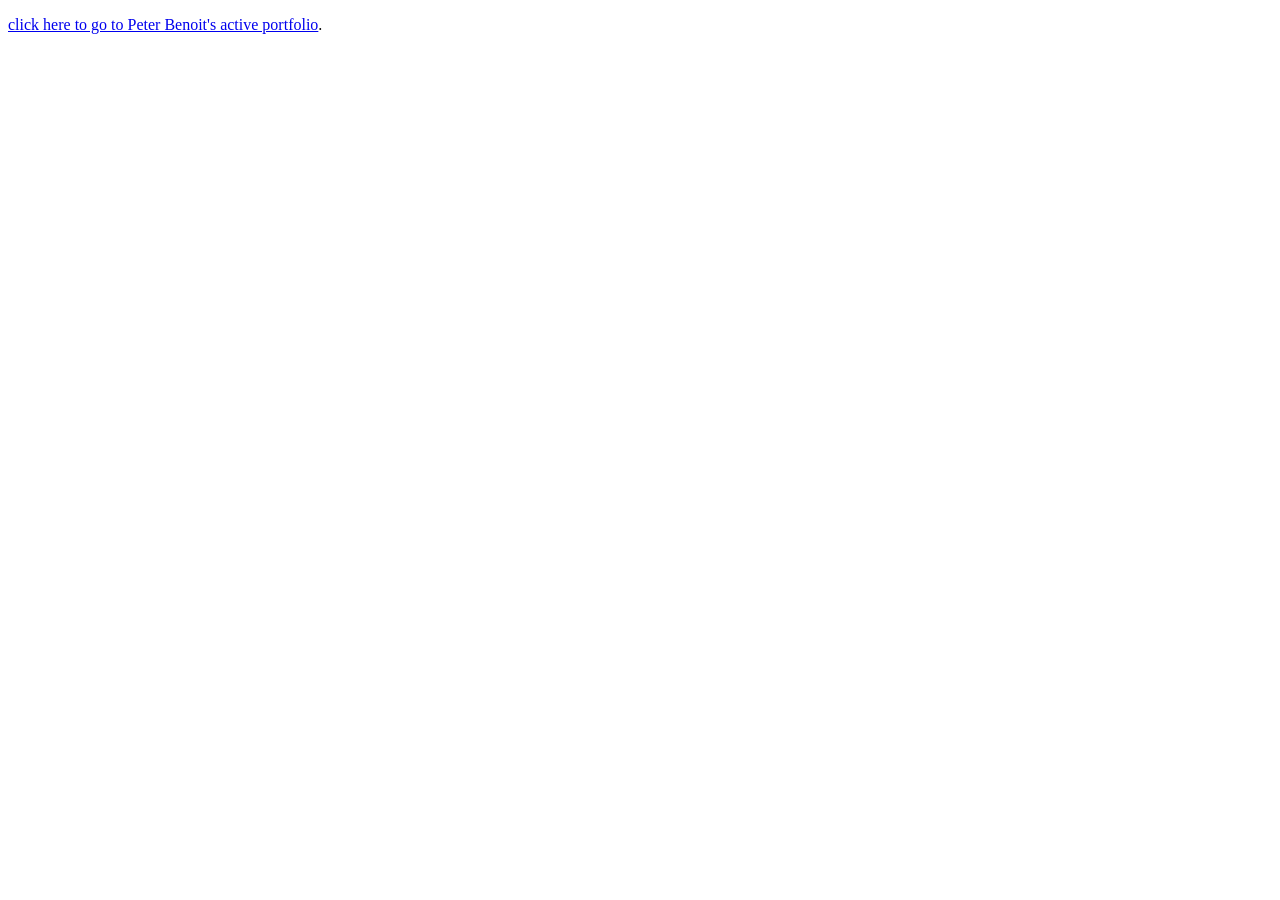
==== index.html @ 7e64f713 "Clean Slate" ====
<!DOCTYPE html>
<html lang="en">
    <head>
        <meta charset="UTF-8" />
        <meta name="viewport" content="width=device-width, initial-scale=1.0" />
        <title>Peter Benoit – Portfolio</title>
        <meta
            name="description"
            content="Portfolio of Peter Benoit – UI Developer and Design Systems Engineer. Visit uiguy.dev for active projects and tools."
        />
        <meta name="robots" content="index, follow" />

        <meta property="og:title" content="Peter Benoit – UI Developer & Design Systems Engineer" />
        <meta
            property="og:description"
            content="Explore the portfolio and projects of Peter Benoit. Redirecting to uiguy.dev"
        />
        <meta property="og:url" content="https://peterbenoit.com" />
        <meta property="og:type" content="website" />
        <meta property="og:image" content="https://uiguy.dev/og-image.jpg" />

        <meta name="twitter:card" content="summary_large_image" />
        <meta name="twitter:creator" content="@peterbenoit" />
        <meta
            name="twitter:title"
            content="Peter Benoit – UI Developer & Design Systems Engineer"
        />
        <meta
            name="twitter:description"
            content="Visit Peter Benoit's full dev site at uiguy.dev"
        />
        <meta name="twitter:image" content="https://uiguy.dev/og-image.jpg" />

        <script type="application/ld+json">
            {
                "@context": "https://schema.org",
                "@type": "Person",
                "name": "Peter Benoit",
                "url": "https://peterbenoit.com",
                "sameAs": [
                    "https://uiguy.dev",
                    "https://github.com/peterbenoit",
                    "https://linkedin.com/in/peterbenoit",
                    "https://codepen.io/peterbenoit"
                ],
                "jobTitle": "UI Developer & Design Systems Engineer",
                "image": "https://uiguy.dev/peterbenoit.jpeg",
                "description": "Portfolio of Peter Benoit, focused on front-end engineering, accessibility, and design systems."
            }
        </script>

        <script async src="https://www.googletagmanager.com/gtag/js?id=G-QEC09BG5Z"></script>
        <script>
            window.dataLayer = window.dataLayer || [];
            function gtag() {
                dataLayer.push(arguments);
            }
            gtag('js', new Date());
            gtag('config', 'G-QEC09BG5Z');
        </script>
    </head>
    <body>
        <p><a href="https://uiguy.dev">click here to go to Peter Benoit's active portfolio</a>.</p>
    </body>
</html>
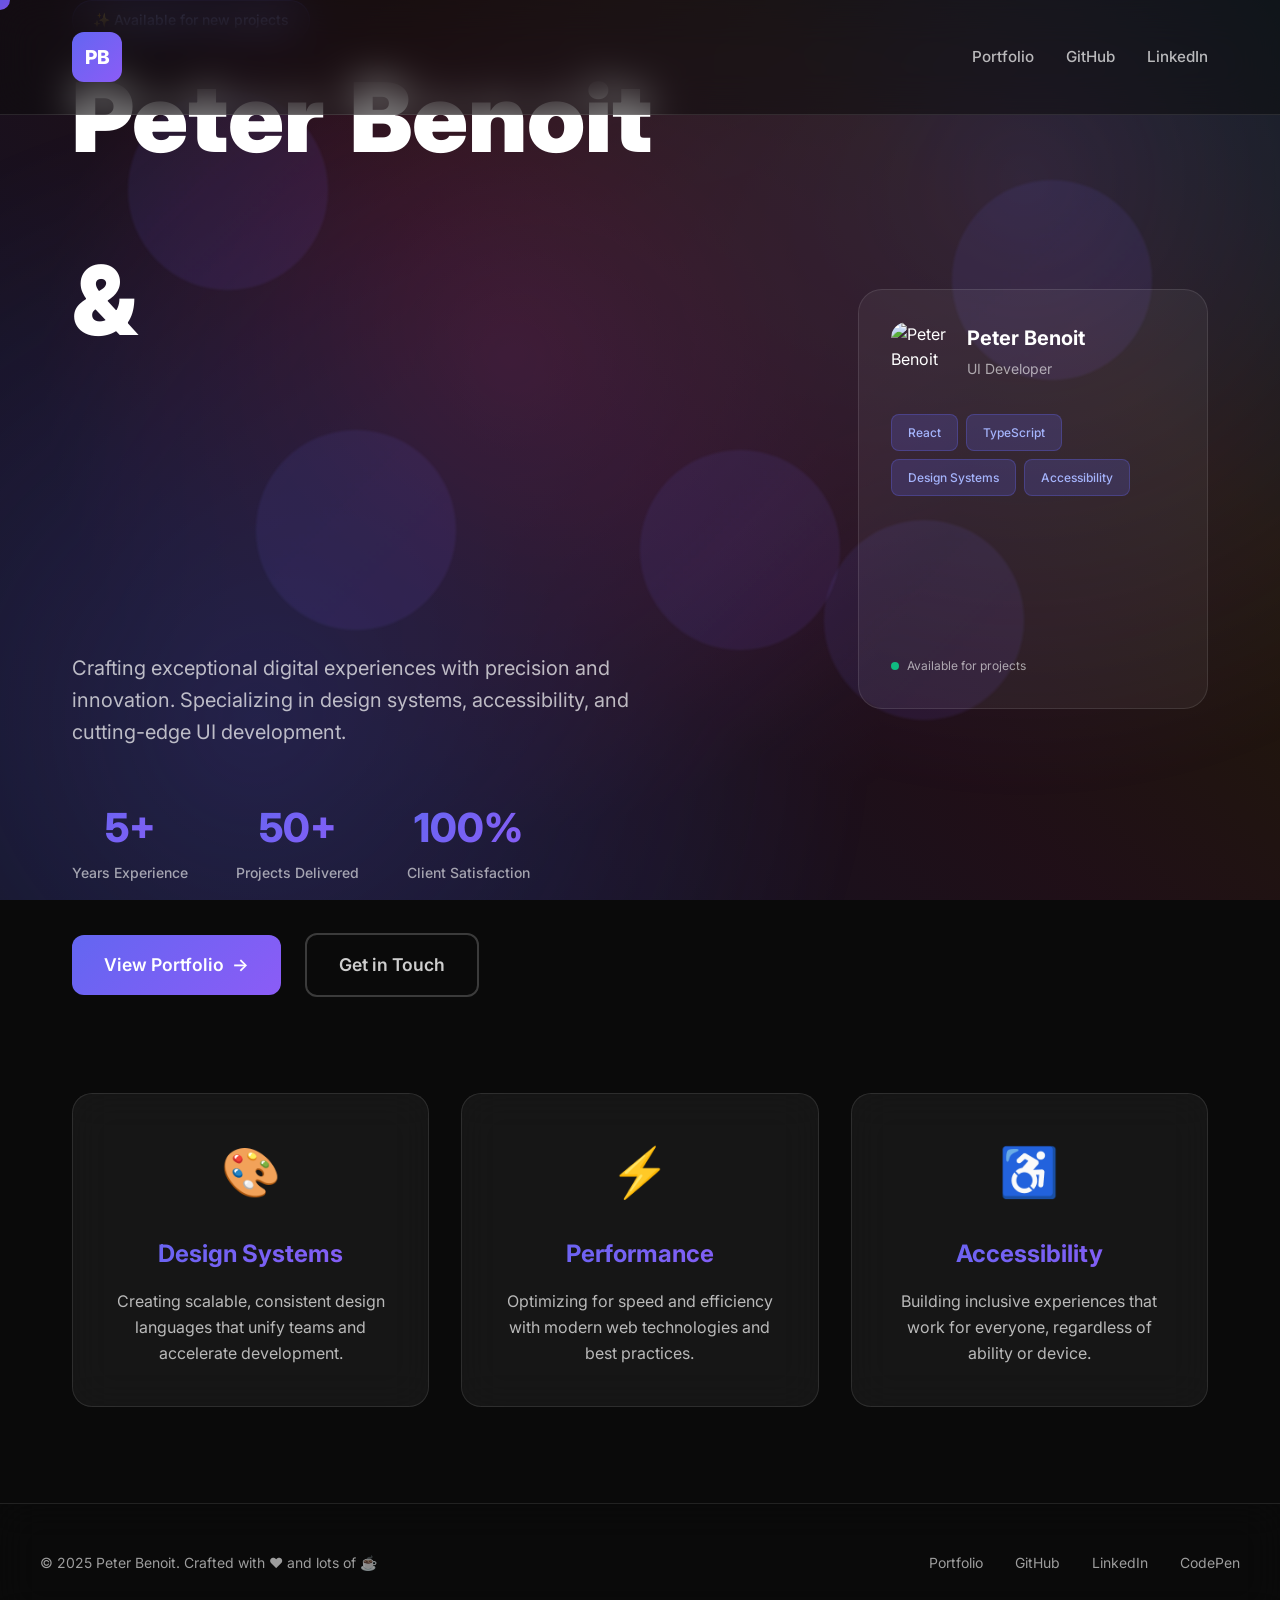
==== commit ff1e04f8: "Enhance portfolio landing page with improved SEO, meta tags, and interactive elements - Updated titl" ====
--- a/index.html
+++ b/index.html
@@ -3,34 +3,92 @@
     <head>
         <meta charset="UTF-8" />
         <meta name="viewport" content="width=device-width, initial-scale=1.0" />
-        <title>Peter Benoit – Portfolio</title>
+        <title>Peter Benoit – UI Developer & Design Systems Engineer</title>
         <meta
             name="description"
-            content="Portfolio of Peter Benoit – UI Developer and Design Systems Engineer. Visit uiguy.dev for active projects and tools."
+            content="Portfolio of Peter Benoit – UI Developer and Design Systems Engineer. Crafting exceptional digital experiences with precision and innovation. Visit uiguy.dev for active projects and tools."
         />
+        <meta
+            name="keywords"
+            content="UI Developer, Design Systems, Front-end Developer, UX Designer, React, TypeScript, Accessibility, Peter Benoit"
+        />
+        <meta name="author" content="Peter Benoit" />
         <meta name="robots" content="index, follow" />
-
+        <meta name="theme-color" content="#6366f1" />
+        <meta name="color-scheme" content="dark light" />
+
+        <!-- Preconnect to external domains -->
+        <link rel="preconnect" href="https://fonts.googleapis.com" />
+        <link rel="preconnect" href="https://fonts.gstatic.com" crossorigin />
+        <link rel="preconnect" href="https://uiguy.dev" />
+
+        <!-- Favicon and PWA icons -->
+        <link rel="icon" type="image/x-icon" href="https://uiguy.dev/favicon.ico" />
+        <link
+            rel="icon"
+            type="image/png"
+            sizes="32x32"
+            href="https://uiguy.dev/favicon-32x32.png"
+        />
+        <link
+            rel="icon"
+            type="image/png"
+            sizes="16x16"
+            href="https://uiguy.dev/favicon-16x16.png"
+        />
+        <link rel="apple-touch-icon" href="https://uiguy.dev/apple-touch-icon.png" />
+        <link rel="manifest" href="https://uiguy.dev/site.webmanifest" />
+
+        <!-- DNS prefetch for performance -->
+        <link rel="dns-prefetch" href="//fonts.googleapis.com" />
+        <link rel="dns-prefetch" href="//www.googletagmanager.com" />
+
+        <!-- Canonical URL -->
+        <link rel="canonical" href="https://peterbenoit.com" />
+
+        <!-- Open Graph / Facebook -->
+        <meta property="og:type" content="website" />
+        <meta property="og:url" content="https://peterbenoit.com" />
         <meta property="og:title" content="Peter Benoit – UI Developer & Design Systems Engineer" />
         <meta
             property="og:description"
-            content="Explore the portfolio and projects of Peter Benoit. Redirecting to uiguy.dev"
+            content="Crafting exceptional digital experiences with precision and innovation. Explore the portfolio and projects of Peter Benoit."
         />
-        <meta property="og:url" content="https://peterbenoit.com" />
-        <meta property="og:type" content="website" />
         <meta property="og:image" content="https://uiguy.dev/og-image.jpg" />
-
+        <meta property="og:image:width" content="1200" />
+        <meta property="og:image:height" content="630" />
+        <meta
+            property="og:image:alt"
+            content="Peter Benoit - UI Developer & Design Systems Engineer"
+        />
+        <meta property="og:site_name" content="Peter Benoit Portfolio" />
+        <meta property="og:locale" content="en_US" />
+
+        <!-- Twitter -->
         <meta name="twitter:card" content="summary_large_image" />
+        <meta name="twitter:url" content="https://peterbenoit.com" />
         <meta name="twitter:creator" content="@peterbenoit" />
+        <meta name="twitter:site" content="@peterbenoit" />
         <meta
             name="twitter:title"
             content="Peter Benoit – UI Developer & Design Systems Engineer"
         />
         <meta
             name="twitter:description"
-            content="Visit Peter Benoit's full dev site at uiguy.dev"
+            content="Crafting exceptional digital experiences with precision and innovation. Visit Peter Benoit's portfolio at uiguy.dev"
         />
         <meta name="twitter:image" content="https://uiguy.dev/og-image.jpg" />
-
+        <meta
+            name="twitter:image:alt"
+            content="Peter Benoit - UI Developer & Design Systems Engineer"
+        />
+
+        <!-- Additional meta tags for better SEO -->
+        <meta name="format-detection" content="telephone=no" />
+        <meta name="msapplication-TileColor" content="#6366f1" />
+        <meta name="msapplication-config" content="https://uiguy.dev/browserconfig.xml" />
+
+        <!-- Structured Data -->
         <script type="application/ld+json">
             {
                 "@context": "https://schema.org",
@@ -41,14 +99,39 @@
                     "https://uiguy.dev",
                     "https://github.com/peterbenoit",
                     "https://linkedin.com/in/peterbenoit",
-                    "https://codepen.io/peterbenoit"
+                    "https://codepen.io/peterbenoit",
+                    "https://twitter.com/peterbenoit"
                 ],
                 "jobTitle": "UI Developer & Design Systems Engineer",
+                "worksFor": {
+                    "@type": "Organization",
+                    "name": "Freelance"
+                },
                 "image": "https://uiguy.dev/peterbenoit.jpeg",
-                "description": "Portfolio of Peter Benoit, focused on front-end engineering, accessibility, and design systems."
+                "description": "Portfolio of Peter Benoit, focused on front-end engineering, accessibility, design systems, and creating exceptional digital experiences.",
+                "knowsAbout": [
+                    "UI Development",
+                    "Design Systems",
+                    "React",
+                    "TypeScript",
+                    "Accessibility",
+                    "UX Design",
+                    "Front-end Engineering"
+                ],
+                "alumniOf": {
+                    "@type": "Organization",
+                    "name": "Various Technology Companies"
+                }
             }
         </script>
 
+        <!-- Google Fonts -->
+        <link
+            href="https://fonts.googleapis.com/css2?family=Inter:wght@300;400;500;600;700;800;900&family=JetBrains+Mono:wght@300;400;500;600&display=swap"
+            rel="stylesheet"
+        />
+
+        <!-- Google Analytics -->
         <script async src="https://www.googletagmanager.com/gtag/js?id=G-QEC09BG5Z"></script>
         <script>
             window.dataLayer = window.dataLayer || [];
@@ -56,10 +139,1359 @@
                 dataLayer.push(arguments);
             }
             gtag('js', new Date());
-            gtag('config', 'G-QEC09BG5Z');
+            gtag('config', 'G-QEC09BG5Z', {
+                cookie_flags: 'SameSite=None;Secure',
+            });
         </script>
+
+        <!-- Performance and Security -->
+        <meta http-equiv="X-Content-Type-Options" content="nosniff" />
+        <meta http-equiv="X-Frame-Options" content="DENY" />
+        <meta http-equiv="X-XSS-Protection" content="1; mode=block" />
+        <meta http-equiv="Referrer-Policy" content="strict-origin-when-cross-origin" />
     </head>
     <body>
-        <p><a href="https://uiguy.dev">click here to go to Peter Benoit's active portfolio</a>.</p>
+        <!-- Particle Background -->
+        <div id="particles-canvas"></div>
+
+        <!-- Animated Background Gradients -->
+        <div class="bg-gradient"></div>
+        <div class="bg-gradient-secondary"></div>
+
+        <!-- Floating Elements -->
+        <div class="floating-elements">
+            <div class="floating-element"></div>
+            <div class="floating-element"></div>
+            <div class="floating-element"></div>
+            <div class="floating-element"></div>
+            <div class="floating-element"></div>
+        </div>
+
+        <!-- Main Content -->
+        <main class="main-container">
+            <!-- Navigation -->
+            <nav class="nav-container">
+                <div class="nav-content">
+                    <div class="logo">
+                        <span class="logo-text">PB</span>
+                    </div>
+                    <div class="nav-links">
+                        <a href="https://uiguy.dev" class="nav-link" data-text="Portfolio"
+                            >Portfolio</a
+                        >
+                        <a href="https://github.com/peterbenoit" class="nav-link" data-text="GitHub"
+                            >GitHub</a
+                        >
+                        <a
+                            href="https://linkedin.com/in/peterbenoit"
+                            class="nav-link"
+                            data-text="LinkedIn"
+                            >LinkedIn</a
+                        >
+                    </div>
+                </div>
+            </nav>
+
+            <!-- Hero Section -->
+            <section class="hero-section">
+                <div class="hero-content">
+                    <div class="hero-badge">
+                        <span class="badge-text">✨ Available for new projects</span>
+                    </div>
+
+                    <h1 class="hero-title">
+                        <span class="title-line">
+                            <span class="word">Peter</span>
+                            <span class="word">Benoit</span>
+                        </span>
+                        <span class="title-line">
+                            <span class="word gradient-text">UI Developer</span>
+                        </span>
+                        <span class="title-line">
+                            <span class="word">&</span>
+                            <span class="word gradient-text">Design Systems</span>
+                        </span>
+                        <span class="title-line">
+                            <span class="word gradient-text">Engineer</span>
+                        </span>
+                    </h1>
+
+                    <p class="hero-description">
+                        Crafting exceptional digital experiences with precision and innovation.
+                        Specializing in design systems, accessibility, and cutting-edge UI
+                        development.
+                    </p>
+
+                    <div class="hero-stats">
+                        <div class="stat-item">
+                            <span class="stat-number">5+</span>
+                            <span class="stat-label">Years Experience</span>
+                        </div>
+                        <div class="stat-item">
+                            <span class="stat-number">50+</span>
+                            <span class="stat-label">Projects Delivered</span>
+                        </div>
+                        <div class="stat-item">
+                            <span class="stat-number">100%</span>
+                            <span class="stat-label">Client Satisfaction</span>
+                        </div>
+                    </div>
+
+                    <div class="hero-buttons">
+                        <a href="https://uiguy.dev" class="btn-primary">
+                            <span class="btn-text">View Portfolio</span>
+                            <span class="btn-icon">→</span>
+                        </a>
+                        <a href="mailto:hello@uiguy.dev" class="btn-secondary">
+                            <span class="btn-text">Get in Touch</span>
+                        </a>
+                    </div>
+                </div>
+
+                <!-- 3D Floating Card -->
+                <div class="hero-card">
+                    <div class="card-content">
+                        <div class="card-header">
+                            <div class="card-avatar">
+                                <img
+                                    src="https://uiguy.dev/peterbenoit.jpeg"
+                                    alt="Peter Benoit"
+                                    class="avatar-img"
+                                />
+                            </div>
+                            <div class="card-info">
+                                <h3 class="card-name">Peter Benoit</h3>
+                                <p class="card-role">UI Developer</p>
+                            </div>
+                        </div>
+                        <div class="card-skills">
+                            <span class="skill-tag">React</span>
+                            <span class="skill-tag">TypeScript</span>
+                            <span class="skill-tag">Design Systems</span>
+                            <span class="skill-tag">Accessibility</span>
+                        </div>
+                        <div class="card-footer">
+                            <div class="status-indicator"></div>
+                            <span class="status-text">Available for projects</span>
+                        </div>
+                    </div>
+                </div>
+            </section>
+
+            <!-- Features Section -->
+            <section class="features-section">
+                <div class="features-grid">
+                    <div class="feature-card">
+                        <div class="feature-icon">🎨</div>
+                        <h3 class="feature-title">Design Systems</h3>
+                        <p class="feature-description">
+                            Creating scalable, consistent design languages that unify teams and
+                            accelerate development.
+                        </p>
+                    </div>
+                    <div class="feature-card">
+                        <div class="feature-icon">⚡</div>
+                        <h3 class="feature-title">Performance</h3>
+                        <p class="feature-description">
+                            Optimizing for speed and efficiency with modern web technologies and
+                            best practices.
+                        </p>
+                    </div>
+                    <div class="feature-card">
+                        <div class="feature-icon">♿</div>
+                        <h3 class="feature-title">Accessibility</h3>
+                        <p class="feature-description">
+                            Building inclusive experiences that work for everyone, regardless of
+                            ability or device.
+                        </p>
+                    </div>
+                </div>
+            </section>
+        </main>
+
+        <!-- Footer -->
+        <footer class="footer">
+            <div class="footer-content">
+                <p class="footer-text">© 2025 Peter Benoit. Crafted with ❤️ and lots of ☕</p>
+                <div class="footer-links">
+                    <a href="https://uiguy.dev" class="footer-link">Portfolio</a>
+                    <a href="https://github.com/peterbenoit" class="footer-link">GitHub</a>
+                    <a href="https://linkedin.com/in/peterbenoit" class="footer-link">LinkedIn</a>
+                    <a href="https://codepen.io/peterbenoit" class="footer-link">CodePen</a>
+                </div>
+            </div>
+        </footer>
+
+        <!-- Cursor Follower -->
+        <div class="cursor-follower"></div>
+
+        <!-- Loading Screen -->
+        <div class="loading-screen">
+            <div class="loading-content">
+                <div class="loading-spinner"></div>
+                <p class="loading-text">Loading amazing things...</p>
+            </div>
+        </div>
+
+        <style>
+            /* Reset and Base Styles */
+            * {
+                margin: 0;
+                padding: 0;
+                box-sizing: border-box;
+            }
+
+            html {
+                font-size: 16px;
+                scroll-behavior: smooth;
+            }
+
+            body {
+                font-family: 'Inter', -apple-system, BlinkMacSystemFont, 'Segoe UI', Roboto,
+                    sans-serif;
+                background: #0a0a0a;
+                color: #ffffff;
+                overflow-x: hidden;
+                cursor: none;
+                line-height: 1.6;
+            }
+
+            /* Custom Cursor */
+            .cursor-follower {
+                position: fixed;
+                top: 0;
+                left: 0;
+                width: 20px;
+                height: 20px;
+                background: linear-gradient(135deg, #6366f1, #8b5cf6);
+                border-radius: 50%;
+                pointer-events: none;
+                z-index: 9999;
+                mix-blend-mode: difference;
+                transition: transform 0.1s ease;
+            }
+
+            /* Animated Background */
+            .bg-gradient {
+                position: fixed;
+                top: 0;
+                left: 0;
+                width: 100%;
+                height: 100%;
+                background: linear-gradient(
+                    45deg,
+                    #6366f1 0%,
+                    #8b5cf6 25%,
+                    #ec4899 50%,
+                    #f59e0b 75%,
+                    #10b981 100%
+                );
+                opacity: 0.1;
+                z-index: -2;
+                animation: gradientShift 10s ease-in-out infinite;
+            }
+
+            .bg-gradient-secondary {
+                position: fixed;
+                top: 0;
+                left: 0;
+                width: 100%;
+                height: 100%;
+                background: radial-gradient(circle at 20% 80%, #6366f1 0%, transparent 50%),
+                    radial-gradient(circle at 80% 20%, #8b5cf6 0%, transparent 50%),
+                    radial-gradient(circle at 40% 40%, #ec4899 0%, transparent 50%);
+                opacity: 0.2;
+                z-index: -1;
+                animation: gradientPulse 8s ease-in-out infinite;
+            }
+
+            @keyframes gradientShift {
+                0%,
+                100% {
+                    transform: translateX(0) translateY(0) rotate(0deg);
+                }
+                33% {
+                    transform: translateX(-10px) translateY(-10px) rotate(120deg);
+                }
+                66% {
+                    transform: translateX(10px) translateY(10px) rotate(240deg);
+                }
+            }
+
+            @keyframes gradientPulse {
+                0%,
+                100% {
+                    opacity: 0.2;
+                    transform: scale(1);
+                }
+                50% {
+                    opacity: 0.3;
+                    transform: scale(1.05);
+                }
+            }
+
+            /* Particles */
+            #particles-canvas {
+                position: fixed;
+                top: 0;
+                left: 0;
+                width: 100%;
+                height: 100%;
+                z-index: -3;
+            }
+
+            /* Floating Elements */
+            .floating-elements {
+                position: fixed;
+                top: 0;
+                left: 0;
+                width: 100%;
+                height: 100%;
+                pointer-events: none;
+                z-index: -1;
+            }
+
+            .floating-element {
+                position: absolute;
+                width: 200px;
+                height: 200px;
+                background: linear-gradient(
+                    135deg,
+                    rgba(99, 102, 241, 0.1),
+                    rgba(139, 92, 246, 0.1)
+                );
+                border-radius: 50%;
+                filter: blur(1px);
+                animation: float 20s infinite linear;
+            }
+
+            .floating-element:nth-child(1) {
+                top: 10%;
+                left: 10%;
+                animation-delay: 0s;
+                animation-duration: 25s;
+            }
+
+            .floating-element:nth-child(2) {
+                top: 20%;
+                right: 10%;
+                animation-delay: -5s;
+                animation-duration: 30s;
+            }
+
+            .floating-element:nth-child(3) {
+                bottom: 30%;
+                left: 20%;
+                animation-delay: -10s;
+                animation-duration: 35s;
+            }
+
+            .floating-element:nth-child(4) {
+                bottom: 20%;
+                right: 20%;
+                animation-delay: -15s;
+                animation-duration: 28s;
+            }
+
+            .floating-element:nth-child(5) {
+                top: 50%;
+                left: 50%;
+                animation-delay: -20s;
+                animation-duration: 32s;
+            }
+
+            @keyframes float {
+                0% {
+                    transform: translateY(0px) translateX(0px) rotate(0deg);
+                }
+                25% {
+                    transform: translateY(-100px) translateX(100px) rotate(90deg);
+                }
+                50% {
+                    transform: translateY(-200px) translateX(0px) rotate(180deg);
+                }
+                75% {
+                    transform: translateY(-100px) translateX(-100px) rotate(270deg);
+                }
+                100% {
+                    transform: translateY(0px) translateX(0px) rotate(360deg);
+                }
+            }
+
+            /* Main Container */
+            .main-container {
+                min-height: 100vh;
+                position: relative;
+                z-index: 1;
+            }
+
+            /* Navigation */
+            .nav-container {
+                position: fixed;
+                top: 0;
+                left: 0;
+                right: 0;
+                z-index: 100;
+                padding: 2rem 0;
+                backdrop-filter: blur(20px);
+                background: rgba(10, 10, 10, 0.5);
+                border-bottom: 1px solid rgba(255, 255, 255, 0.1);
+            }
+
+            .nav-content {
+                max-width: 1200px;
+                margin: 0 auto;
+                padding: 0 2rem;
+                display: flex;
+                justify-content: space-between;
+                align-items: center;
+            }
+
+            .logo {
+                width: 50px;
+                height: 50px;
+                background: linear-gradient(135deg, #6366f1, #8b5cf6);
+                border-radius: 12px;
+                display: flex;
+                align-items: center;
+                justify-content: center;
+                position: relative;
+                overflow: hidden;
+            }
+
+            .logo::before {
+                content: '';
+                position: absolute;
+                top: 0;
+                left: -100%;
+                width: 100%;
+                height: 100%;
+                background: linear-gradient(
+                    90deg,
+                    transparent,
+                    rgba(255, 255, 255, 0.2),
+                    transparent
+                );
+                animation: shimmer 3s infinite;
+            }
+
+            @keyframes shimmer {
+                0% {
+                    left: -100%;
+                }
+                100% {
+                    left: 100%;
+                }
+            }
+
+            .logo-text {
+                font-weight: 800;
+                font-size: 1.2rem;
+                color: white;
+                z-index: 1;
+            }
+
+            .nav-links {
+                display: flex;
+                gap: 2rem;
+                align-items: center;
+            }
+
+            .nav-link {
+                color: rgba(255, 255, 255, 0.7);
+                text-decoration: none;
+                font-weight: 500;
+                font-size: 0.95rem;
+                position: relative;
+                transition: all 0.3s ease;
+                cursor: none;
+            }
+
+            .nav-link::before {
+                content: attr(data-text);
+                position: absolute;
+                top: 0;
+                left: 0;
+                color: #6366f1;
+                overflow: hidden;
+                width: 0;
+                transition: width 0.3s ease;
+            }
+
+            .nav-link:hover::before {
+                width: 100%;
+            }
+
+            .nav-link:hover {
+                color: rgba(255, 255, 255, 1);
+            }
+
+            /* Hero Section */
+            .hero-section {
+                min-height: 100vh;
+                display: flex;
+                align-items: center;
+                justify-content: space-between;
+                max-width: 1200px;
+                margin: 0 auto;
+                padding: 0 2rem;
+                gap: 4rem;
+            }
+
+            .hero-content {
+                flex: 1;
+                max-width: 600px;
+            }
+
+            .hero-badge {
+                display: inline-flex;
+                align-items: center;
+                background: rgba(99, 102, 241, 0.1);
+                border: 1px solid rgba(99, 102, 241, 0.2);
+                border-radius: 50px;
+                padding: 0.5rem 1.25rem;
+                margin-bottom: 2rem;
+                backdrop-filter: blur(10px);
+                animation: glow 2s ease-in-out infinite alternate;
+            }
+
+            @keyframes glow {
+                from {
+                    box-shadow: 0 0 20px rgba(99, 102, 241, 0.3);
+                }
+                to {
+                    box-shadow: 0 0 30px rgba(99, 102, 241, 0.5);
+                }
+            }
+
+            .badge-text {
+                font-size: 0.875rem;
+                font-weight: 500;
+                color: #a5b4fc;
+            }
+
+            .hero-title {
+                font-size: clamp(3rem, 8vw, 6rem);
+                font-weight: 900;
+                line-height: 0.95;
+                margin-bottom: 2rem;
+                font-family: 'Inter', sans-serif;
+            }
+
+            .title-line {
+                display: block;
+                overflow: hidden;
+            }
+
+            .word {
+                display: inline-block;
+                margin-right: 0.5rem;
+                animation: slideUp 1s ease-out forwards;
+                opacity: 0;
+                transform: translateY(100%);
+            }
+
+            .word:nth-child(1) {
+                animation-delay: 0.1s;
+            }
+            .word:nth-child(2) {
+                animation-delay: 0.2s;
+            }
+            .word:nth-child(3) {
+                animation-delay: 0.3s;
+            }
+            .word:nth-child(4) {
+                animation-delay: 0.4s;
+            }
+            .word:nth-child(5) {
+                animation-delay: 0.5s;
+            }
+            .word:nth-child(6) {
+                animation-delay: 0.6s;
+            }
+
+            @keyframes slideUp {
+                to {
+                    opacity: 1;
+                    transform: translateY(0);
+                }
+            }
+
+            .gradient-text {
+                background: linear-gradient(135deg, #6366f1, #8b5cf6, #ec4899);
+                background-size: 200% 200%;
+                -webkit-background-clip: text;
+                -webkit-text-fill-color: transparent;
+                background-clip: text;
+                animation: gradientMove 3s ease-in-out infinite;
+            }
+
+            @keyframes gradientMove {
+                0%,
+                100% {
+                    background-position: 0% 50%;
+                }
+                50% {
+                    background-position: 100% 50%;
+                }
+            }
+
+            .hero-description {
+                font-size: 1.25rem;
+                color: rgba(255, 255, 255, 0.7);
+                margin-bottom: 3rem;
+                line-height: 1.6;
+                animation: fadeInUp 1s ease-out 0.7s forwards;
+                opacity: 0;
+                transform: translateY(30px);
+            }
+
+            @keyframes fadeInUp {
+                to {
+                    opacity: 1;
+                    transform: translateY(0);
+                }
+            }
+
+            .hero-stats {
+                display: flex;
+                gap: 3rem;
+                margin-bottom: 3rem;
+                animation: fadeInUp 1s ease-out 0.9s forwards;
+                opacity: 0;
+                transform: translateY(30px);
+            }
+
+            .stat-item {
+                text-align: center;
+            }
+
+            .stat-number {
+                display: block;
+                font-size: 2.5rem;
+                font-weight: 800;
+                background: linear-gradient(135deg, #6366f1, #8b5cf6);
+                -webkit-background-clip: text;
+                -webkit-text-fill-color: transparent;
+                background-clip: text;
+            }
+
+            .stat-label {
+                font-size: 0.875rem;
+                color: rgba(255, 255, 255, 0.6);
+                font-weight: 500;
+            }
+
+            .hero-buttons {
+                display: flex;
+                gap: 1.5rem;
+                align-items: center;
+                animation: fadeInUp 1s ease-out 1.1s forwards;
+                opacity: 0;
+                transform: translateY(30px);
+            }
+
+            .btn-primary {
+                display: inline-flex;
+                align-items: center;
+                gap: 0.5rem;
+                background: linear-gradient(135deg, #6366f1, #8b5cf6);
+                color: white;
+                text-decoration: none;
+                padding: 1rem 2rem;
+                border-radius: 12px;
+                font-weight: 600;
+                font-size: 1.1rem;
+                position: relative;
+                overflow: hidden;
+                transition: all 0.3s ease;
+                cursor: none;
+            }
+
+            .btn-primary::before {
+                content: '';
+                position: absolute;
+                top: 0;
+                left: -100%;
+                width: 100%;
+                height: 100%;
+                background: linear-gradient(
+                    90deg,
+                    transparent,
+                    rgba(255, 255, 255, 0.2),
+                    transparent
+                );
+                transition: left 0.5s;
+            }
+
+            .btn-primary:hover::before {
+                left: 100%;
+            }
+
+            .btn-primary:hover {
+                transform: translateY(-2px);
+                box-shadow: 0 10px 40px rgba(99, 102, 241, 0.4);
+            }
+
+            .btn-secondary {
+                display: inline-flex;
+                align-items: center;
+                gap: 0.5rem;
+                background: transparent;
+                color: rgba(255, 255, 255, 0.8);
+                text-decoration: none;
+                padding: 1rem 2rem;
+                border: 2px solid rgba(255, 255, 255, 0.2);
+                border-radius: 12px;
+                font-weight: 600;
+                font-size: 1.1rem;
+                transition: all 0.3s ease;
+                cursor: none;
+                backdrop-filter: blur(10px);
+            }
+
+            .btn-secondary:hover {
+                background: rgba(255, 255, 255, 0.1);
+                border-color: rgba(255, 255, 255, 0.4);
+                transform: translateY(-2px);
+                color: white;
+            }
+
+            .btn-icon {
+                transition: transform 0.3s ease;
+            }
+
+            .btn-primary:hover .btn-icon {
+                transform: translateX(4px);
+            }
+
+            /* Hero Card */
+            .hero-card {
+                flex-shrink: 0;
+                width: 350px;
+                height: 420px;
+                perspective: 1000px;
+                animation: fadeInUp 1s ease-out 1.3s forwards;
+                opacity: 0;
+                transform: translateY(50px);
+            }
+
+            .card-content {
+                width: 100%;
+                height: 100%;
+                background: rgba(255, 255, 255, 0.05);
+                backdrop-filter: blur(20px);
+                border: 1px solid rgba(255, 255, 255, 0.1);
+                border-radius: 24px;
+                padding: 2rem;
+                transform-style: preserve-3d;
+                transition: transform 0.6s ease;
+                position: relative;
+                overflow: hidden;
+            }
+
+            .card-content::before {
+                content: '';
+                position: absolute;
+                top: 0;
+                left: 0;
+                right: 0;
+                bottom: 0;
+                background: linear-gradient(
+                    135deg,
+                    rgba(99, 102, 241, 0.1),
+                    rgba(139, 92, 246, 0.1)
+                );
+                opacity: 0;
+                transition: opacity 0.3s ease;
+                border-radius: 24px;
+            }
+
+            .hero-card:hover .card-content {
+                transform: rotateY(5deg) rotateX(5deg);
+            }
+
+            .hero-card:hover .card-content::before {
+                opacity: 1;
+            }
+
+            .card-header {
+                display: flex;
+                align-items: center;
+                gap: 1rem;
+                margin-bottom: 2rem;
+            }
+
+            .card-avatar {
+                width: 60px;
+                height: 60px;
+                border-radius: 16px;
+                overflow: hidden;
+                position: relative;
+            }
+
+            .avatar-img {
+                width: 100%;
+                height: 100%;
+                object-fit: cover;
+                transition: transform 0.3s ease;
+            }
+
+            .hero-card:hover .avatar-img {
+                transform: scale(1.1);
+            }
+
+            .card-info h3 {
+                font-size: 1.25rem;
+                font-weight: 700;
+                margin-bottom: 0.25rem;
+            }
+
+            .card-role {
+                color: rgba(255, 255, 255, 0.6);
+                font-size: 0.875rem;
+            }
+
+            .card-skills {
+                display: flex;
+                flex-wrap: wrap;
+                gap: 0.5rem;
+                margin-bottom: 2rem;
+            }
+
+            .skill-tag {
+                background: rgba(99, 102, 241, 0.2);
+                border: 1px solid rgba(99, 102, 241, 0.3);
+                color: #a5b4fc;
+                padding: 0.5rem 1rem;
+                border-radius: 8px;
+                font-size: 0.75rem;
+                font-weight: 500;
+            }
+
+            .card-footer {
+                display: flex;
+                align-items: center;
+                gap: 0.5rem;
+                position: absolute;
+                bottom: 2rem;
+                left: 2rem;
+            }
+
+            .status-indicator {
+                width: 8px;
+                height: 8px;
+                background: #10b981;
+                border-radius: 50%;
+                animation: pulse 2s infinite;
+            }
+
+            @keyframes pulse {
+                0% {
+                    box-shadow: 0 0 0 0 rgba(16, 185, 129, 0.7);
+                }
+                70% {
+                    box-shadow: 0 0 0 10px rgba(16, 185, 129, 0);
+                }
+                100% {
+                    box-shadow: 0 0 0 0 rgba(16, 185, 129, 0);
+                }
+            }
+
+            .status-text {
+                font-size: 0.75rem;
+                color: rgba(255, 255, 255, 0.6);
+            }
+
+            /* Features Section */
+            .features-section {
+                padding: 6rem 2rem;
+                max-width: 1200px;
+                margin: 0 auto;
+            }
+
+            .features-grid {
+                display: grid;
+                grid-template-columns: repeat(auto-fit, minmax(300px, 1fr));
+                gap: 2rem;
+            }
+
+            .feature-card {
+                background: rgba(255, 255, 255, 0.05);
+                backdrop-filter: blur(20px);
+                border: 1px solid rgba(255, 255, 255, 0.1);
+                border-radius: 20px;
+                padding: 2.5rem;
+                text-align: center;
+                transition: all 0.3s ease;
+                position: relative;
+                overflow: hidden;
+            }
+
+            .feature-card::before {
+                content: '';
+                position: absolute;
+                top: 0;
+                left: 0;
+                right: 0;
+                bottom: 0;
+                background: linear-gradient(
+                    135deg,
+                    rgba(99, 102, 241, 0.1),
+                    rgba(139, 92, 246, 0.1)
+                );
+                opacity: 0;
+                transition: opacity 0.3s ease;
+            }
+
+            .feature-card:hover::before {
+                opacity: 1;
+            }
+
+            .feature-card:hover {
+                transform: translateY(-10px);
+                border-color: rgba(99, 102, 241, 0.3);
+            }
+
+            .feature-icon {
+                font-size: 3rem;
+                margin-bottom: 1.5rem;
+                display: block;
+            }
+
+            .feature-title {
+                font-size: 1.5rem;
+                font-weight: 700;
+                margin-bottom: 1rem;
+                background: linear-gradient(135deg, #6366f1, #8b5cf6);
+                -webkit-background-clip: text;
+                -webkit-text-fill-color: transparent;
+                background-clip: text;
+            }
+
+            .feature-description {
+                color: rgba(255, 255, 255, 0.7);
+                line-height: 1.6;
+            }
+
+            /* Footer */
+            .footer {
+                padding: 3rem 2rem;
+                border-top: 1px solid rgba(255, 255, 255, 0.1);
+                backdrop-filter: blur(20px);
+                background: rgba(10, 10, 10, 0.5);
+            }
+
+            .footer-content {
+                max-width: 1200px;
+                margin: 0 auto;
+                display: flex;
+                justify-content: space-between;
+                align-items: center;
+                flex-wrap: wrap;
+                gap: 2rem;
+            }
+
+            .footer-text {
+                color: rgba(255, 255, 255, 0.6);
+                font-size: 0.875rem;
+            }
+
+            .footer-links {
+                display: flex;
+                gap: 2rem;
+            }
+
+            .footer-link {
+                color: rgba(255, 255, 255, 0.6);
+                text-decoration: none;
+                font-size: 0.875rem;
+                transition: color 0.3s ease;
+                cursor: none;
+            }
+
+            .footer-link:hover {
+                color: #6366f1;
+            }
+
+            /* Loading Screen */
+            .loading-screen {
+                position: fixed;
+                top: 0;
+                left: 0;
+                width: 100%;
+                height: 100%;
+                background: #0a0a0a;
+                display: flex;
+                align-items: center;
+                justify-content: center;
+                z-index: 9999;
+                transition: opacity 0.5s ease, visibility 0.5s ease;
+            }
+
+            .loading-screen.hidden {
+                opacity: 0;
+                visibility: hidden;
+            }
+
+            .loading-content {
+                text-align: center;
+            }
+
+            .loading-spinner {
+                width: 50px;
+                height: 50px;
+                border: 3px solid rgba(99, 102, 241, 0.3);
+                border-top: 3px solid #6366f1;
+                border-radius: 50%;
+                animation: spin 1s linear infinite;
+                margin: 0 auto 1rem;
+            }
+
+            @keyframes spin {
+                0% {
+                    transform: rotate(0deg);
+                }
+                100% {
+                    transform: rotate(360deg);
+                }
+            }
+
+            .loading-text {
+                color: rgba(255, 255, 255, 0.7);
+                font-size: 1rem;
+            }
+
+            /* Responsive Design */
+            @media (max-width: 1024px) {
+                .hero-section {
+                    flex-direction: column;
+                    text-align: center;
+                    gap: 3rem;
+                }
+
+                .hero-card {
+                    width: 100%;
+                    max-width: 350px;
+                }
+
+                .hero-stats {
+                    justify-content: center;
+                }
+
+                .nav-links {
+                    gap: 1.5rem;
+                }
+            }
+
+            @media (max-width: 768px) {
+                .nav-content {
+                    padding: 0 1rem;
+                }
+
+                .hero-section {
+                    padding: 0 1rem;
+                }
+
+                .features-section {
+                    padding: 4rem 1rem;
+                }
+
+                .features-grid {
+                    grid-template-columns: 1fr;
+                }
+
+                .hero-buttons {
+                    flex-direction: column;
+                    width: 100%;
+                }
+
+                .btn-primary,
+                .btn-secondary {
+                    width: 100%;
+                    justify-content: center;
+                }
+
+                .hero-stats {
+                    gap: 2rem;
+                }
+
+                .footer-content {
+                    flex-direction: column;
+                    text-align: center;
+                }
+
+                body {
+                    cursor: auto;
+                }
+
+                .cursor-follower {
+                    display: none;
+                }
+
+                .nav-link,
+                .btn-primary,
+                .btn-secondary,
+                .footer-link {
+                    cursor: pointer;
+                }
+            }
+
+            @media (max-width: 480px) {
+                .hero-title {
+                    font-size: 2.5rem;
+                }
+
+                .hero-description {
+                    font-size: 1.125rem;
+                }
+
+                .feature-card {
+                    padding: 2rem;
+                }
+
+                .nav-links {
+                    gap: 1rem;
+                }
+
+                .nav-link {
+                    font-size: 0.875rem;
+                }
+            }
+        </style>
+
+        <script>
+            // Loading Screen
+            window.addEventListener('load', () => {
+                setTimeout(() => {
+                    document.querySelector('.loading-screen').classList.add('hidden');
+                }, 1000);
+            });
+
+            // Custom Cursor
+            const cursor = document.querySelector('.cursor-follower');
+            let mouseX = 0;
+            let mouseY = 0;
+            let cursorX = 0;
+            let cursorY = 0;
+
+            document.addEventListener('mousemove', (e) => {
+                mouseX = e.clientX;
+                mouseY = e.clientY;
+            });
+
+            function animateCursor() {
+                const dx = mouseX - cursorX;
+                const dy = mouseY - cursorY;
+
+                cursorX += dx * 0.1;
+                cursorY += dy * 0.1;
+
+                cursor.style.transform = `translate(${cursorX - 10}px, ${cursorY - 10}px)`;
+
+                requestAnimationFrame(animateCursor);
+            }
+
+            if (window.innerWidth > 768) {
+                animateCursor();
+            }
+
+            // Hover effects for interactive elements
+            const interactiveElements = document.querySelectorAll('a, button, .card-content');
+
+            interactiveElements.forEach((el) => {
+                el.addEventListener('mouseenter', () => {
+                    cursor.style.transform += ' scale(1.5)';
+                });
+
+                el.addEventListener('mouseleave', () => {
+                    cursor.style.transform = cursor.style.transform.replace(' scale(1.5)', '');
+                });
+            });
+
+            // Particle System
+            class ParticleSystem {
+                constructor() {
+                    this.canvas = document.getElementById('particles-canvas');
+                    this.ctx = this.canvas.getContext('2d');
+                    this.particles = [];
+                    this.mouse = { x: 0, y: 0 };
+
+                    this.init();
+                    this.animate();
+                    this.bindEvents();
+                }
+
+                init() {
+                    this.resize();
+
+                    for (let i = 0; i < 50; i++) {
+                        this.particles.push({
+                            x: Math.random() * this.canvas.width,
+                            y: Math.random() * this.canvas.height,
+                            vx: (Math.random() - 0.5) * 0.5,
+                            vy: (Math.random() - 0.5) * 0.5,
+                            size: Math.random() * 2 + 1,
+                            opacity: Math.random() * 0.5 + 0.1,
+                        });
+                    }
+                }
+
+                resize() {
+                    this.canvas.width = window.innerWidth;
+                    this.canvas.height = window.innerHeight;
+                }
+
+                bindEvents() {
+                    window.addEventListener('resize', () => this.resize());
+                    window.addEventListener('mousemove', (e) => {
+                        this.mouse.x = e.clientX;
+                        this.mouse.y = e.clientY;
+                    });
+                }
+
+                animate() {
+                    this.ctx.clearRect(0, 0, this.canvas.width, this.canvas.height);
+
+                    this.particles.forEach((particle, index) => {
+                        // Update position
+                        particle.x += particle.vx;
+                        particle.y += particle.vy;
+
+                        // Mouse interaction
+                        const dx = this.mouse.x - particle.x;
+                        const dy = this.mouse.y - particle.y;
+                        const distance = Math.sqrt(dx * dx + dy * dy);
+
+                        if (distance < 100) {
+                            const force = (100 - distance) / 100;
+                            particle.vx -= (dx / distance) * force * 0.01;
+                            particle.vy -= (dy / distance) * force * 0.01;
+                        }
+
+                        // Boundaries
+                        if (particle.x < 0 || particle.x > this.canvas.width) particle.vx *= -1;
+                        if (particle.y < 0 || particle.y > this.canvas.height) particle.vy *= -1;
+
+                        // Draw particle
+                        this.ctx.beginPath();
+                        this.ctx.arc(particle.x, particle.y, particle.size, 0, Math.PI * 2);
+                        this.ctx.fillStyle = `rgba(99, 102, 241, ${particle.opacity})`;
+                        this.ctx.fill();
+
+                        // Draw connections
+                        this.particles.slice(index + 1).forEach((otherParticle) => {
+                            const dx = particle.x - otherParticle.x;
+                            const dy = particle.y - otherParticle.y;
+                            const distance = Math.sqrt(dx * dx + dy * dy);
+
+                            if (distance < 100) {
+                                this.ctx.beginPath();
+                                this.ctx.moveTo(particle.x, particle.y);
+                                this.ctx.lineTo(otherParticle.x, otherParticle.y);
+                                this.ctx.strokeStyle = `rgba(99, 102, 241, ${
+                                    0.1 * (1 - distance / 100)
+                                })`;
+                                this.ctx.lineWidth = 1;
+                                this.ctx.stroke();
+                            }
+                        });
+                    });
+
+                    requestAnimationFrame(() => this.animate());
+                }
+            }
+
+            // Initialize particle system
+            new ParticleSystem();
+
+            // Smooth scrolling for anchor links
+            document.querySelectorAll('a[href^="#"]').forEach((anchor) => {
+                anchor.addEventListener('click', function (e) {
+                    e.preventDefault();
+                    document.querySelector(this.getAttribute('href')).scrollIntoView({
+                        behavior: 'smooth',
+                    });
+                });
+            });
+
+            // Add scroll-based animations
+            const observerOptions = {
+                threshold: 0.1,
+                rootMargin: '0px 0px -50px 0px',
+            };
+
+            const observer = new IntersectionObserver((entries) => {
+                entries.forEach((entry) => {
+                    if (entry.isIntersecting) {
+                        entry.target.style.opacity = '1';
+                        entry.target.style.transform = 'translateY(0)';
+                    }
+                });
+            }, observerOptions);
+
+            document.querySelectorAll('.feature-card').forEach((card) => {
+                card.style.opacity = '0';
+                card.style.transform = 'translateY(30px)';
+                card.style.transition = 'opacity 0.6s ease, transform 0.6s ease';
+                observer.observe(card);
+            });
+
+            // Add some interactive sparkle effects
+            function createSparkle(x, y) {
+                const sparkle = document.createElement('div');
+                sparkle.style.position = 'fixed';
+                sparkle.style.left = x + 'px';
+                sparkle.style.top = y + 'px';
+                sparkle.style.width = '4px';
+                sparkle.style.height = '4px';
+                sparkle.style.background = '#6366f1';
+                sparkle.style.borderRadius = '50%';
+                sparkle.style.pointerEvents = 'none';
+                sparkle.style.zIndex = '9999';
+                sparkle.style.animation = 'sparkle 1s ease-out forwards';
+
+                document.body.appendChild(sparkle);
+
+                setTimeout(() => {
+                    document.body.removeChild(sparkle);
+                }, 1000);
+            }
+
+            // Add sparkle effect on button hover
+            document.querySelectorAll('.btn-primary').forEach((btn) => {
+                btn.addEventListener('mouseenter', (e) => {
+                    const rect = btn.getBoundingClientRect();
+                    for (let i = 0; i < 3; i++) {
+                        setTimeout(() => {
+                            createSparkle(
+                                rect.left + Math.random() * rect.width,
+                                rect.top + Math.random() * rect.height
+                            );
+                        }, i * 100);
+                    }
+                });
+            });
+
+            // Add CSS for sparkle animation
+            const sparkleStyle = document.createElement('style');
+            sparkleStyle.textContent = `
+                @keyframes sparkle {
+                    0% {
+                        opacity: 1;
+                        transform: scale(0) rotate(0deg);
+                    }
+                    50% {
+                        opacity: 1;
+                        transform: scale(1) rotate(180deg);
+                    }
+                    100% {
+                        opacity: 0;
+                        transform: scale(0) rotate(360deg);
+                    }
+                }
+            `;
+            document.head.appendChild(sparkleStyle);
+        </script>
     </body>
 </html>
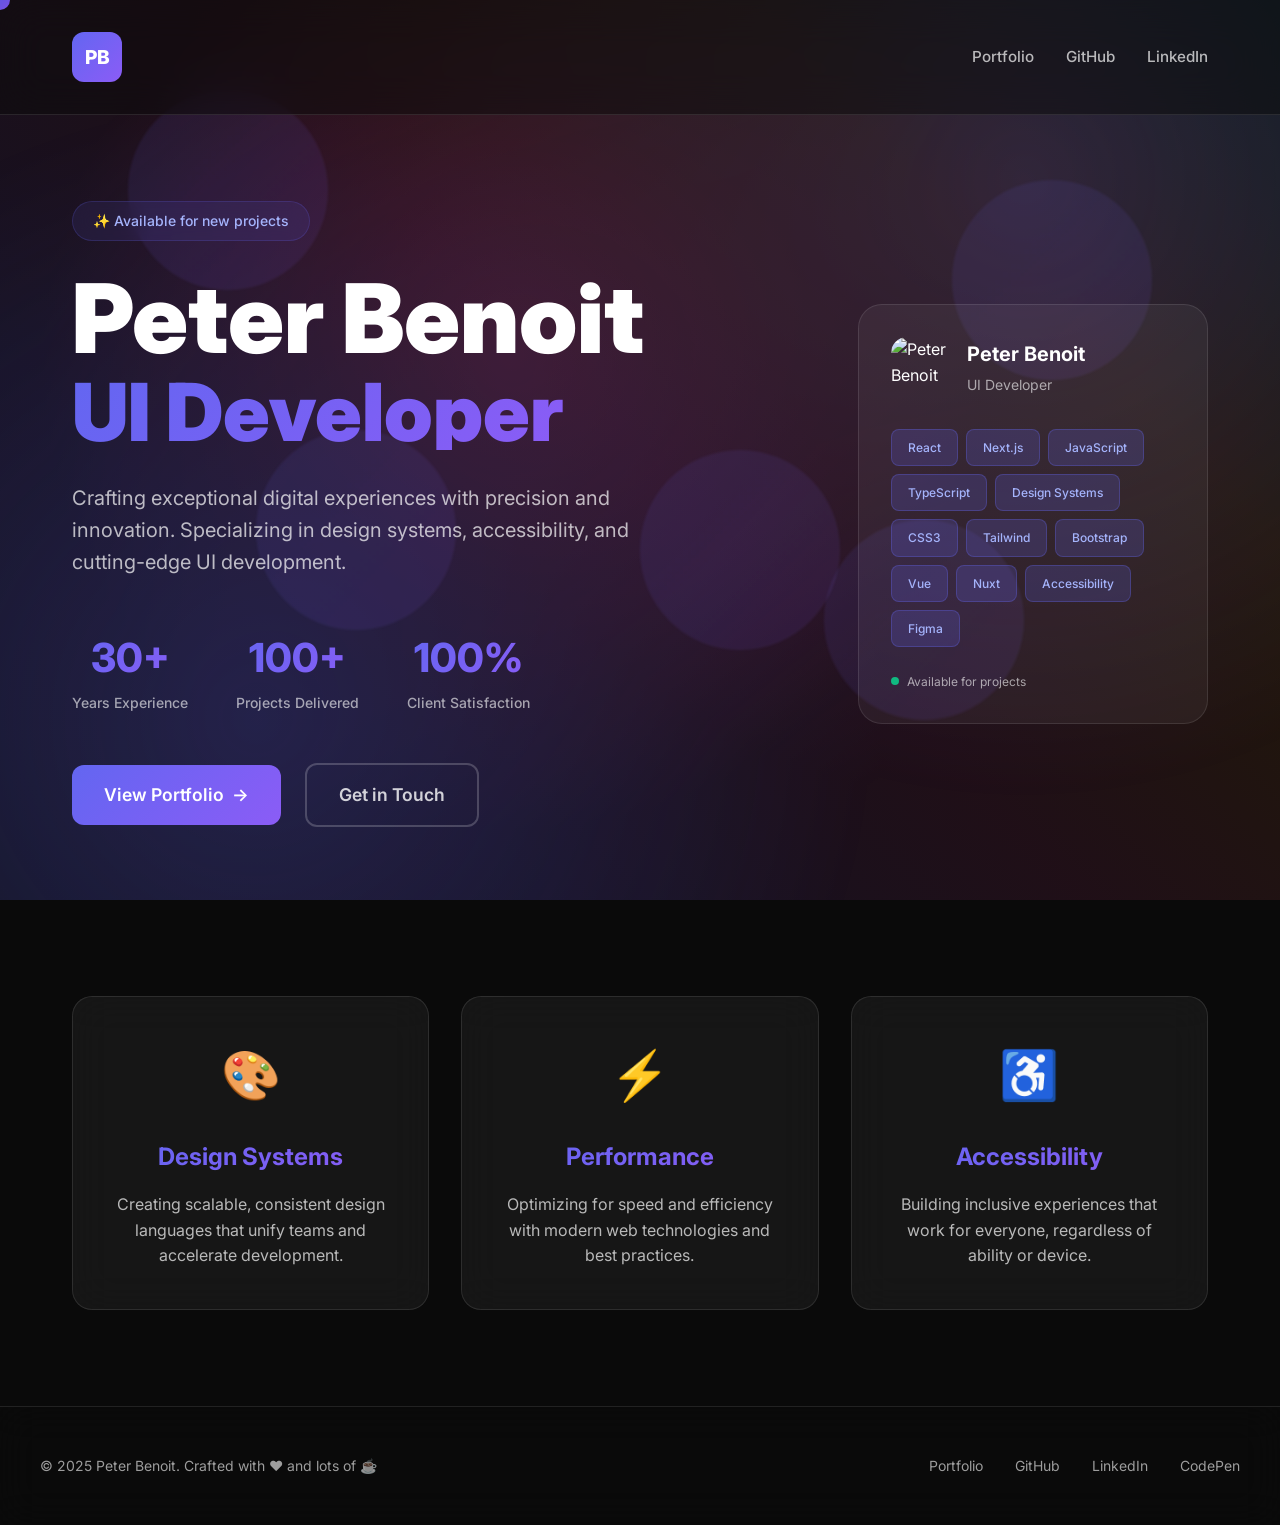
==== commit 84daf0df: "Add interactive features including custom cursor, particle system, and loading screen - Implemented " ====
--- a/index.html
+++ b/index.html
@@ -131,6 +131,9 @@
             rel="stylesheet"
         />
 
+        <!-- CSS Stylesheets -->
+        <link rel="stylesheet" href="style.css" />
+
         <!-- Google Analytics -->
         <script async src="https://www.googletagmanager.com/gtag/js?id=G-QEC09BG5Z"></script>
         <script>
@@ -201,18 +204,10 @@
 
                     <h1 class="hero-title">
                         <span class="title-line">
-                            <span class="word">Peter</span>
-                            <span class="word">Benoit</span>
+                            <span class="word">Peter Benoit</span>
                         </span>
-                        <span class="title-line">
+                        <span class="hero-subtitle title-line">
                             <span class="word gradient-text">UI Developer</span>
-                        </span>
-                        <span class="title-line">
-                            <span class="word">&</span>
-                            <span class="word gradient-text">Design Systems</span>
-                        </span>
-                        <span class="title-line">
-                            <span class="word gradient-text">Engineer</span>
                         </span>
                     </h1>
 
@@ -224,11 +219,11 @@
 
                     <div class="hero-stats">
                         <div class="stat-item">
-                            <span class="stat-number">5+</span>
+                            <span class="stat-number">30+</span>
                             <span class="stat-label">Years Experience</span>
                         </div>
                         <div class="stat-item">
-                            <span class="stat-number">50+</span>
+                            <span class="stat-number">100+</span>
                             <span class="stat-label">Projects Delivered</span>
                         </div>
                         <div class="stat-item">
@@ -266,9 +261,17 @@
                         </div>
                         <div class="card-skills">
                             <span class="skill-tag">React</span>
+                            <span class="skill-tag">Next.js</span>
+                            <span class="skill-tag">JavaScript</span>
                             <span class="skill-tag">TypeScript</span>
                             <span class="skill-tag">Design Systems</span>
+                            <span class="skill-tag">CSS3</span>
+                            <span class="skill-tag">Tailwind</span>
+                            <span class="skill-tag">Bootstrap</span>
+                            <span class="skill-tag">Vue</span>
+                            <span class="skill-tag">Nuxt</span>
                             <span class="skill-tag">Accessibility</span>
+                            <span class="skill-tag">Figma</span>
                         </div>
                         <div class="card-footer">
                             <div class="status-indicator"></div>
@@ -329,1169 +332,10 @@
         <div class="loading-screen">
             <div class="loading-content">
                 <div class="loading-spinner"></div>
-                <p class="loading-text">Loading amazing things...</p>
+                <p class="loading-text">Loading all the things!</p>
             </div>
         </div>
 
-        <style>
-            /* Reset and Base Styles */
-            * {
-                margin: 0;
-                padding: 0;
-                box-sizing: border-box;
-            }
-
-            html {
-                font-size: 16px;
-                scroll-behavior: smooth;
-            }
-
-            body {
-                font-family: 'Inter', -apple-system, BlinkMacSystemFont, 'Segoe UI', Roboto,
-                    sans-serif;
-                background: #0a0a0a;
-                color: #ffffff;
-                overflow-x: hidden;
-                cursor: none;
-                line-height: 1.6;
-            }
-
-            /* Custom Cursor */
-            .cursor-follower {
-                position: fixed;
-                top: 0;
-                left: 0;
-                width: 20px;
-                height: 20px;
-                background: linear-gradient(135deg, #6366f1, #8b5cf6);
-                border-radius: 50%;
-                pointer-events: none;
-                z-index: 9999;
-                mix-blend-mode: difference;
-                transition: transform 0.1s ease;
-            }
-
-            /* Animated Background */
-            .bg-gradient {
-                position: fixed;
-                top: 0;
-                left: 0;
-                width: 100%;
-                height: 100%;
-                background: linear-gradient(
-                    45deg,
-                    #6366f1 0%,
-                    #8b5cf6 25%,
-                    #ec4899 50%,
-                    #f59e0b 75%,
-                    #10b981 100%
-                );
-                opacity: 0.1;
-                z-index: -2;
-                animation: gradientShift 10s ease-in-out infinite;
-            }
-
-            .bg-gradient-secondary {
-                position: fixed;
-                top: 0;
-                left: 0;
-                width: 100%;
-                height: 100%;
-                background: radial-gradient(circle at 20% 80%, #6366f1 0%, transparent 50%),
-                    radial-gradient(circle at 80% 20%, #8b5cf6 0%, transparent 50%),
-                    radial-gradient(circle at 40% 40%, #ec4899 0%, transparent 50%);
-                opacity: 0.2;
-                z-index: -1;
-                animation: gradientPulse 8s ease-in-out infinite;
-            }
-
-            @keyframes gradientShift {
-                0%,
-                100% {
-                    transform: translateX(0) translateY(0) rotate(0deg);
-                }
-                33% {
-                    transform: translateX(-10px) translateY(-10px) rotate(120deg);
-                }
-                66% {
-                    transform: translateX(10px) translateY(10px) rotate(240deg);
-                }
-            }
-
-            @keyframes gradientPulse {
-                0%,
-                100% {
-                    opacity: 0.2;
-                    transform: scale(1);
-                }
-                50% {
-                    opacity: 0.3;
-                    transform: scale(1.05);
-                }
-            }
-
-            /* Particles */
-            #particles-canvas {
-                position: fixed;
-                top: 0;
-                left: 0;
-                width: 100%;
-                height: 100%;
-                z-index: -3;
-            }
-
-            /* Floating Elements */
-            .floating-elements {
-                position: fixed;
-                top: 0;
-                left: 0;
-                width: 100%;
-                height: 100%;
-                pointer-events: none;
-                z-index: -1;
-            }
-
-            .floating-element {
-                position: absolute;
-                width: 200px;
-                height: 200px;
-                background: linear-gradient(
-                    135deg,
-                    rgba(99, 102, 241, 0.1),
-                    rgba(139, 92, 246, 0.1)
-                );
-                border-radius: 50%;
-                filter: blur(1px);
-                animation: float 20s infinite linear;
-            }
-
-            .floating-element:nth-child(1) {
-                top: 10%;
-                left: 10%;
-                animation-delay: 0s;
-                animation-duration: 25s;
-            }
-
-            .floating-element:nth-child(2) {
-                top: 20%;
-                right: 10%;
-                animation-delay: -5s;
-                animation-duration: 30s;
-            }
-
-            .floating-element:nth-child(3) {
-                bottom: 30%;
-                left: 20%;
-                animation-delay: -10s;
-                animation-duration: 35s;
-            }
-
-            .floating-element:nth-child(4) {
-                bottom: 20%;
-                right: 20%;
-                animation-delay: -15s;
-                animation-duration: 28s;
-            }
-
-            .floating-element:nth-child(5) {
-                top: 50%;
-                left: 50%;
-                animation-delay: -20s;
-                animation-duration: 32s;
-            }
-
-            @keyframes float {
-                0% {
-                    transform: translateY(0px) translateX(0px) rotate(0deg);
-                }
-                25% {
-                    transform: translateY(-100px) translateX(100px) rotate(90deg);
-                }
-                50% {
-                    transform: translateY(-200px) translateX(0px) rotate(180deg);
-                }
-                75% {
-                    transform: translateY(-100px) translateX(-100px) rotate(270deg);
-                }
-                100% {
-                    transform: translateY(0px) translateX(0px) rotate(360deg);
-                }
-            }
-
-            /* Main Container */
-            .main-container {
-                min-height: 100vh;
-                position: relative;
-                z-index: 1;
-            }
-
-            /* Navigation */
-            .nav-container {
-                position: fixed;
-                top: 0;
-                left: 0;
-                right: 0;
-                z-index: 100;
-                padding: 2rem 0;
-                backdrop-filter: blur(20px);
-                background: rgba(10, 10, 10, 0.5);
-                border-bottom: 1px solid rgba(255, 255, 255, 0.1);
-            }
-
-            .nav-content {
-                max-width: 1200px;
-                margin: 0 auto;
-                padding: 0 2rem;
-                display: flex;
-                justify-content: space-between;
-                align-items: center;
-            }
-
-            .logo {
-                width: 50px;
-                height: 50px;
-                background: linear-gradient(135deg, #6366f1, #8b5cf6);
-                border-radius: 12px;
-                display: flex;
-                align-items: center;
-                justify-content: center;
-                position: relative;
-                overflow: hidden;
-            }
-
-            .logo::before {
-                content: '';
-                position: absolute;
-                top: 0;
-                left: -100%;
-                width: 100%;
-                height: 100%;
-                background: linear-gradient(
-                    90deg,
-                    transparent,
-                    rgba(255, 255, 255, 0.2),
-                    transparent
-                );
-                animation: shimmer 3s infinite;
-            }
-
-            @keyframes shimmer {
-                0% {
-                    left: -100%;
-                }
-                100% {
-                    left: 100%;
-                }
-            }
-
-            .logo-text {
-                font-weight: 800;
-                font-size: 1.2rem;
-                color: white;
-                z-index: 1;
-            }
-
-            .nav-links {
-                display: flex;
-                gap: 2rem;
-                align-items: center;
-            }
-
-            .nav-link {
-                color: rgba(255, 255, 255, 0.7);
-                text-decoration: none;
-                font-weight: 500;
-                font-size: 0.95rem;
-                position: relative;
-                transition: all 0.3s ease;
-                cursor: none;
-            }
-
-            .nav-link::before {
-                content: attr(data-text);
-                position: absolute;
-                top: 0;
-                left: 0;
-                color: #6366f1;
-                overflow: hidden;
-                width: 0;
-                transition: width 0.3s ease;
-            }
-
-            .nav-link:hover::before {
-                width: 100%;
-            }
-
-            .nav-link:hover {
-                color: rgba(255, 255, 255, 1);
-            }
-
-            /* Hero Section */
-            .hero-section {
-                min-height: 100vh;
-                display: flex;
-                align-items: center;
-                justify-content: space-between;
-                max-width: 1200px;
-                margin: 0 auto;
-                padding: 0 2rem;
-                gap: 4rem;
-            }
-
-            .hero-content {
-                flex: 1;
-                max-width: 600px;
-            }
-
-            .hero-badge {
-                display: inline-flex;
-                align-items: center;
-                background: rgba(99, 102, 241, 0.1);
-                border: 1px solid rgba(99, 102, 241, 0.2);
-                border-radius: 50px;
-                padding: 0.5rem 1.25rem;
-                margin-bottom: 2rem;
-                backdrop-filter: blur(10px);
-                animation: glow 2s ease-in-out infinite alternate;
-            }
-
-            @keyframes glow {
-                from {
-                    box-shadow: 0 0 20px rgba(99, 102, 241, 0.3);
-                }
-                to {
-                    box-shadow: 0 0 30px rgba(99, 102, 241, 0.5);
-                }
-            }
-
-            .badge-text {
-                font-size: 0.875rem;
-                font-weight: 500;
-                color: #a5b4fc;
-            }
-
-            .hero-title {
-                font-size: clamp(3rem, 8vw, 6rem);
-                font-weight: 900;
-                line-height: 0.95;
-                margin-bottom: 2rem;
-                font-family: 'Inter', sans-serif;
-            }
-
-            .title-line {
-                display: block;
-                overflow: hidden;
-            }
-
-            .word {
-                display: inline-block;
-                margin-right: 0.5rem;
-                animation: slideUp 1s ease-out forwards;
-                opacity: 0;
-                transform: translateY(100%);
-            }
-
-            .word:nth-child(1) {
-                animation-delay: 0.1s;
-            }
-            .word:nth-child(2) {
-                animation-delay: 0.2s;
-            }
-            .word:nth-child(3) {
-                animation-delay: 0.3s;
-            }
-            .word:nth-child(4) {
-                animation-delay: 0.4s;
-            }
-            .word:nth-child(5) {
-                animation-delay: 0.5s;
-            }
-            .word:nth-child(6) {
-                animation-delay: 0.6s;
-            }
-
-            @keyframes slideUp {
-                to {
-                    opacity: 1;
-                    transform: translateY(0);
-                }
-            }
-
-            .gradient-text {
-                background: linear-gradient(135deg, #6366f1, #8b5cf6, #ec4899);
-                background-size: 200% 200%;
-                -webkit-background-clip: text;
-                -webkit-text-fill-color: transparent;
-                background-clip: text;
-                animation: gradientMove 3s ease-in-out infinite;
-            }
-
-            @keyframes gradientMove {
-                0%,
-                100% {
-                    background-position: 0% 50%;
-                }
-                50% {
-                    background-position: 100% 50%;
-                }
-            }
-
-            .hero-description {
-                font-size: 1.25rem;
-                color: rgba(255, 255, 255, 0.7);
-                margin-bottom: 3rem;
-                line-height: 1.6;
-                animation: fadeInUp 1s ease-out 0.7s forwards;
-                opacity: 0;
-                transform: translateY(30px);
-            }
-
-            @keyframes fadeInUp {
-                to {
-                    opacity: 1;
-                    transform: translateY(0);
-                }
-            }
-
-            .hero-stats {
-                display: flex;
-                gap: 3rem;
-                margin-bottom: 3rem;
-                animation: fadeInUp 1s ease-out 0.9s forwards;
-                opacity: 0;
-                transform: translateY(30px);
-            }
-
-            .stat-item {
-                text-align: center;
-            }
-
-            .stat-number {
-                display: block;
-                font-size: 2.5rem;
-                font-weight: 800;
-                background: linear-gradient(135deg, #6366f1, #8b5cf6);
-                -webkit-background-clip: text;
-                -webkit-text-fill-color: transparent;
-                background-clip: text;
-            }
-
-            .stat-label {
-                font-size: 0.875rem;
-                color: rgba(255, 255, 255, 0.6);
-                font-weight: 500;
-            }
-
-            .hero-buttons {
-                display: flex;
-                gap: 1.5rem;
-                align-items: center;
-                animation: fadeInUp 1s ease-out 1.1s forwards;
-                opacity: 0;
-                transform: translateY(30px);
-            }
-
-            .btn-primary {
-                display: inline-flex;
-                align-items: center;
-                gap: 0.5rem;
-                background: linear-gradient(135deg, #6366f1, #8b5cf6);
-                color: white;
-                text-decoration: none;
-                padding: 1rem 2rem;
-                border-radius: 12px;
-                font-weight: 600;
-                font-size: 1.1rem;
-                position: relative;
-                overflow: hidden;
-                transition: all 0.3s ease;
-                cursor: none;
-            }
-
-            .btn-primary::before {
-                content: '';
-                position: absolute;
-                top: 0;
-                left: -100%;
-                width: 100%;
-                height: 100%;
-                background: linear-gradient(
-                    90deg,
-                    transparent,
-                    rgba(255, 255, 255, 0.2),
-                    transparent
-                );
-                transition: left 0.5s;
-            }
-
-            .btn-primary:hover::before {
-                left: 100%;
-            }
-
-            .btn-primary:hover {
-                transform: translateY(-2px);
-                box-shadow: 0 10px 40px rgba(99, 102, 241, 0.4);
-            }
-
-            .btn-secondary {
-                display: inline-flex;
-                align-items: center;
-                gap: 0.5rem;
-                background: transparent;
-                color: rgba(255, 255, 255, 0.8);
-                text-decoration: none;
-                padding: 1rem 2rem;
-                border: 2px solid rgba(255, 255, 255, 0.2);
-                border-radius: 12px;
-                font-weight: 600;
-                font-size: 1.1rem;
-                transition: all 0.3s ease;
-                cursor: none;
-                backdrop-filter: blur(10px);
-            }
-
-            .btn-secondary:hover {
-                background: rgba(255, 255, 255, 0.1);
-                border-color: rgba(255, 255, 255, 0.4);
-                transform: translateY(-2px);
-                color: white;
-            }
-
-            .btn-icon {
-                transition: transform 0.3s ease;
-            }
-
-            .btn-primary:hover .btn-icon {
-                transform: translateX(4px);
-            }
-
-            /* Hero Card */
-            .hero-card {
-                flex-shrink: 0;
-                width: 350px;
-                height: 420px;
-                perspective: 1000px;
-                animation: fadeInUp 1s ease-out 1.3s forwards;
-                opacity: 0;
-                transform: translateY(50px);
-            }
-
-            .card-content {
-                width: 100%;
-                height: 100%;
-                background: rgba(255, 255, 255, 0.05);
-                backdrop-filter: blur(20px);
-                border: 1px solid rgba(255, 255, 255, 0.1);
-                border-radius: 24px;
-                padding: 2rem;
-                transform-style: preserve-3d;
-                transition: transform 0.6s ease;
-                position: relative;
-                overflow: hidden;
-            }
-
-            .card-content::before {
-                content: '';
-                position: absolute;
-                top: 0;
-                left: 0;
-                right: 0;
-                bottom: 0;
-                background: linear-gradient(
-                    135deg,
-                    rgba(99, 102, 241, 0.1),
-                    rgba(139, 92, 246, 0.1)
-                );
-                opacity: 0;
-                transition: opacity 0.3s ease;
-                border-radius: 24px;
-            }
-
-            .hero-card:hover .card-content {
-                transform: rotateY(5deg) rotateX(5deg);
-            }
-
-            .hero-card:hover .card-content::before {
-                opacity: 1;
-            }
-
-            .card-header {
-                display: flex;
-                align-items: center;
-                gap: 1rem;
-                margin-bottom: 2rem;
-            }
-
-            .card-avatar {
-                width: 60px;
-                height: 60px;
-                border-radius: 16px;
-                overflow: hidden;
-                position: relative;
-            }
-
-            .avatar-img {
-                width: 100%;
-                height: 100%;
-                object-fit: cover;
-                transition: transform 0.3s ease;
-            }
-
-            .hero-card:hover .avatar-img {
-                transform: scale(1.1);
-            }
-
-            .card-info h3 {
-                font-size: 1.25rem;
-                font-weight: 700;
-                margin-bottom: 0.25rem;
-            }
-
-            .card-role {
-                color: rgba(255, 255, 255, 0.6);
-                font-size: 0.875rem;
-            }
-
-            .card-skills {
-                display: flex;
-                flex-wrap: wrap;
-                gap: 0.5rem;
-                margin-bottom: 2rem;
-            }
-
-            .skill-tag {
-                background: rgba(99, 102, 241, 0.2);
-                border: 1px solid rgba(99, 102, 241, 0.3);
-                color: #a5b4fc;
-                padding: 0.5rem 1rem;
-                border-radius: 8px;
-                font-size: 0.75rem;
-                font-weight: 500;
-            }
-
-            .card-footer {
-                display: flex;
-                align-items: center;
-                gap: 0.5rem;
-                position: absolute;
-                bottom: 2rem;
-                left: 2rem;
-            }
-
-            .status-indicator {
-                width: 8px;
-                height: 8px;
-                background: #10b981;
-                border-radius: 50%;
-                animation: pulse 2s infinite;
-            }
-
-            @keyframes pulse {
-                0% {
-                    box-shadow: 0 0 0 0 rgba(16, 185, 129, 0.7);
-                }
-                70% {
-                    box-shadow: 0 0 0 10px rgba(16, 185, 129, 0);
-                }
-                100% {
-                    box-shadow: 0 0 0 0 rgba(16, 185, 129, 0);
-                }
-            }
-
-            .status-text {
-                font-size: 0.75rem;
-                color: rgba(255, 255, 255, 0.6);
-            }
-
-            /* Features Section */
-            .features-section {
-                padding: 6rem 2rem;
-                max-width: 1200px;
-                margin: 0 auto;
-            }
-
-            .features-grid {
-                display: grid;
-                grid-template-columns: repeat(auto-fit, minmax(300px, 1fr));
-                gap: 2rem;
-            }
-
-            .feature-card {
-                background: rgba(255, 255, 255, 0.05);
-                backdrop-filter: blur(20px);
-                border: 1px solid rgba(255, 255, 255, 0.1);
-                border-radius: 20px;
-                padding: 2.5rem;
-                text-align: center;
-                transition: all 0.3s ease;
-                position: relative;
-                overflow: hidden;
-            }
-
-            .feature-card::before {
-                content: '';
-                position: absolute;
-                top: 0;
-                left: 0;
-                right: 0;
-                bottom: 0;
-                background: linear-gradient(
-                    135deg,
-                    rgba(99, 102, 241, 0.1),
-                    rgba(139, 92, 246, 0.1)
-                );
-                opacity: 0;
-                transition: opacity 0.3s ease;
-            }
-
-            .feature-card:hover::before {
-                opacity: 1;
-            }
-
-            .feature-card:hover {
-                transform: translateY(-10px);
-                border-color: rgba(99, 102, 241, 0.3);
-            }
-
-            .feature-icon {
-                font-size: 3rem;
-                margin-bottom: 1.5rem;
-                display: block;
-            }
-
-            .feature-title {
-                font-size: 1.5rem;
-                font-weight: 700;
-                margin-bottom: 1rem;
-                background: linear-gradient(135deg, #6366f1, #8b5cf6);
-                -webkit-background-clip: text;
-                -webkit-text-fill-color: transparent;
-                background-clip: text;
-            }
-
-            .feature-description {
-                color: rgba(255, 255, 255, 0.7);
-                line-height: 1.6;
-            }
-
-            /* Footer */
-            .footer {
-                padding: 3rem 2rem;
-                border-top: 1px solid rgba(255, 255, 255, 0.1);
-                backdrop-filter: blur(20px);
-                background: rgba(10, 10, 10, 0.5);
-            }
-
-            .footer-content {
-                max-width: 1200px;
-                margin: 0 auto;
-                display: flex;
-                justify-content: space-between;
-                align-items: center;
-                flex-wrap: wrap;
-                gap: 2rem;
-            }
-
-            .footer-text {
-                color: rgba(255, 255, 255, 0.6);
-                font-size: 0.875rem;
-            }
-
-            .footer-links {
-                display: flex;
-                gap: 2rem;
-            }
-
-            .footer-link {
-                color: rgba(255, 255, 255, 0.6);
-                text-decoration: none;
-                font-size: 0.875rem;
-                transition: color 0.3s ease;
-                cursor: none;
-            }
-
-            .footer-link:hover {
-                color: #6366f1;
-            }
-
-            /* Loading Screen */
-            .loading-screen {
-                position: fixed;
-                top: 0;
-                left: 0;
-                width: 100%;
-                height: 100%;
-                background: #0a0a0a;
-                display: flex;
-                align-items: center;
-                justify-content: center;
-                z-index: 9999;
-                transition: opacity 0.5s ease, visibility 0.5s ease;
-            }
-
-            .loading-screen.hidden {
-                opacity: 0;
-                visibility: hidden;
-            }
-
-            .loading-content {
-                text-align: center;
-            }
-
-            .loading-spinner {
-                width: 50px;
-                height: 50px;
-                border: 3px solid rgba(99, 102, 241, 0.3);
-                border-top: 3px solid #6366f1;
-                border-radius: 50%;
-                animation: spin 1s linear infinite;
-                margin: 0 auto 1rem;
-            }
-
-            @keyframes spin {
-                0% {
-                    transform: rotate(0deg);
-                }
-                100% {
-                    transform: rotate(360deg);
-                }
-            }
-
-            .loading-text {
-                color: rgba(255, 255, 255, 0.7);
-                font-size: 1rem;
-            }
-
-            /* Responsive Design */
-            @media (max-width: 1024px) {
-                .hero-section {
-                    flex-direction: column;
-                    text-align: center;
-                    gap: 3rem;
-                }
-
-                .hero-card {
-                    width: 100%;
-                    max-width: 350px;
-                }
-
-                .hero-stats {
-                    justify-content: center;
-                }
-
-                .nav-links {
-                    gap: 1.5rem;
-                }
-            }
-
-            @media (max-width: 768px) {
-                .nav-content {
-                    padding: 0 1rem;
-                }
-
-                .hero-section {
-                    padding: 0 1rem;
-                }
-
-                .features-section {
-                    padding: 4rem 1rem;
-                }
-
-                .features-grid {
-                    grid-template-columns: 1fr;
-                }
-
-                .hero-buttons {
-                    flex-direction: column;
-                    width: 100%;
-                }
-
-                .btn-primary,
-                .btn-secondary {
-                    width: 100%;
-                    justify-content: center;
-                }
-
-                .hero-stats {
-                    gap: 2rem;
-                }
-
-                .footer-content {
-                    flex-direction: column;
-                    text-align: center;
-                }
-
-                body {
-                    cursor: auto;
-                }
-
-                .cursor-follower {
-                    display: none;
-                }
-
-                .nav-link,
-                .btn-primary,
-                .btn-secondary,
-                .footer-link {
-                    cursor: pointer;
-                }
-            }
-
-            @media (max-width: 480px) {
-                .hero-title {
-                    font-size: 2.5rem;
-                }
-
-                .hero-description {
-                    font-size: 1.125rem;
-                }
-
-                .feature-card {
-                    padding: 2rem;
-                }
-
-                .nav-links {
-                    gap: 1rem;
-                }
-
-                .nav-link {
-                    font-size: 0.875rem;
-                }
-            }
-        </style>
-
-        <script>
-            // Loading Screen
-            window.addEventListener('load', () => {
-                setTimeout(() => {
-                    document.querySelector('.loading-screen').classList.add('hidden');
-                }, 1000);
-            });
-
-            // Custom Cursor
-            const cursor = document.querySelector('.cursor-follower');
-            let mouseX = 0;
-            let mouseY = 0;
-            let cursorX = 0;
-            let cursorY = 0;
-
-            document.addEventListener('mousemove', (e) => {
-                mouseX = e.clientX;
-                mouseY = e.clientY;
-            });
-
-            function animateCursor() {
-                const dx = mouseX - cursorX;
-                const dy = mouseY - cursorY;
-
-                cursorX += dx * 0.1;
-                cursorY += dy * 0.1;
-
-                cursor.style.transform = `translate(${cursorX - 10}px, ${cursorY - 10}px)`;
-
-                requestAnimationFrame(animateCursor);
-            }
-
-            if (window.innerWidth > 768) {
-                animateCursor();
-            }
-
-            // Hover effects for interactive elements
-            const interactiveElements = document.querySelectorAll('a, button, .card-content');
-
-            interactiveElements.forEach((el) => {
-                el.addEventListener('mouseenter', () => {
-                    cursor.style.transform += ' scale(1.5)';
-                });
-
-                el.addEventListener('mouseleave', () => {
-                    cursor.style.transform = cursor.style.transform.replace(' scale(1.5)', '');
-                });
-            });
-
-            // Particle System
-            class ParticleSystem {
-                constructor() {
-                    this.canvas = document.getElementById('particles-canvas');
-                    this.ctx = this.canvas.getContext('2d');
-                    this.particles = [];
-                    this.mouse = { x: 0, y: 0 };
-
-                    this.init();
-                    this.animate();
-                    this.bindEvents();
-                }
-
-                init() {
-                    this.resize();
-
-                    for (let i = 0; i < 50; i++) {
-                        this.particles.push({
-                            x: Math.random() * this.canvas.width,
-                            y: Math.random() * this.canvas.height,
-                            vx: (Math.random() - 0.5) * 0.5,
-                            vy: (Math.random() - 0.5) * 0.5,
-                            size: Math.random() * 2 + 1,
-                            opacity: Math.random() * 0.5 + 0.1,
-                        });
-                    }
-                }
-
-                resize() {
-                    this.canvas.width = window.innerWidth;
-                    this.canvas.height = window.innerHeight;
-                }
-
-                bindEvents() {
-                    window.addEventListener('resize', () => this.resize());
-                    window.addEventListener('mousemove', (e) => {
-                        this.mouse.x = e.clientX;
-                        this.mouse.y = e.clientY;
-                    });
-                }
-
-                animate() {
-                    this.ctx.clearRect(0, 0, this.canvas.width, this.canvas.height);
-
-                    this.particles.forEach((particle, index) => {
-                        // Update position
-                        particle.x += particle.vx;
-                        particle.y += particle.vy;
-
-                        // Mouse interaction
-                        const dx = this.mouse.x - particle.x;
-                        const dy = this.mouse.y - particle.y;
-                        const distance = Math.sqrt(dx * dx + dy * dy);
-
-                        if (distance < 100) {
-                            const force = (100 - distance) / 100;
-                            particle.vx -= (dx / distance) * force * 0.01;
-                            particle.vy -= (dy / distance) * force * 0.01;
-                        }
-
-                        // Boundaries
-                        if (particle.x < 0 || particle.x > this.canvas.width) particle.vx *= -1;
-                        if (particle.y < 0 || particle.y > this.canvas.height) particle.vy *= -1;
-
-                        // Draw particle
-                        this.ctx.beginPath();
-                        this.ctx.arc(particle.x, particle.y, particle.size, 0, Math.PI * 2);
-                        this.ctx.fillStyle = `rgba(99, 102, 241, ${particle.opacity})`;
-                        this.ctx.fill();
-
-                        // Draw connections
-                        this.particles.slice(index + 1).forEach((otherParticle) => {
-                            const dx = particle.x - otherParticle.x;
-                            const dy = particle.y - otherParticle.y;
-                            const distance = Math.sqrt(dx * dx + dy * dy);
-
-                            if (distance < 100) {
-                                this.ctx.beginPath();
-                                this.ctx.moveTo(particle.x, particle.y);
-                                this.ctx.lineTo(otherParticle.x, otherParticle.y);
-                                this.ctx.strokeStyle = `rgba(99, 102, 241, ${
-                                    0.1 * (1 - distance / 100)
-                                })`;
-                                this.ctx.lineWidth = 1;
-                                this.ctx.stroke();
-                            }
-                        });
-                    });
-
-                    requestAnimationFrame(() => this.animate());
-                }
-            }
-
-            // Initialize particle system
-            new ParticleSystem();
-
-            // Smooth scrolling for anchor links
-            document.querySelectorAll('a[href^="#"]').forEach((anchor) => {
-                anchor.addEventListener('click', function (e) {
-                    e.preventDefault();
-                    document.querySelector(this.getAttribute('href')).scrollIntoView({
-                        behavior: 'smooth',
-                    });
-                });
-            });
-
-            // Add scroll-based animations
-            const observerOptions = {
-                threshold: 0.1,
-                rootMargin: '0px 0px -50px 0px',
-            };
-
-            const observer = new IntersectionObserver((entries) => {
-                entries.forEach((entry) => {
-                    if (entry.isIntersecting) {
-                        entry.target.style.opacity = '1';
-                        entry.target.style.transform = 'translateY(0)';
-                    }
-                });
-            }, observerOptions);
-
-            document.querySelectorAll('.feature-card').forEach((card) => {
-                card.style.opacity = '0';
-                card.style.transform = 'translateY(30px)';
-                card.style.transition = 'opacity 0.6s ease, transform 0.6s ease';
-                observer.observe(card);
-            });
-
-            // Add some interactive sparkle effects
-            function createSparkle(x, y) {
-                const sparkle = document.createElement('div');
-                sparkle.style.position = 'fixed';
-                sparkle.style.left = x + 'px';
-                sparkle.style.top = y + 'px';
-                sparkle.style.width = '4px';
-                sparkle.style.height = '4px';
-                sparkle.style.background = '#6366f1';
-                sparkle.style.borderRadius = '50%';
-                sparkle.style.pointerEvents = 'none';
-                sparkle.style.zIndex = '9999';
-                sparkle.style.animation = 'sparkle 1s ease-out forwards';
-
-                document.body.appendChild(sparkle);
-
-                setTimeout(() => {
-                    document.body.removeChild(sparkle);
-                }, 1000);
-            }
-
-            // Add sparkle effect on button hover
-            document.querySelectorAll('.btn-primary').forEach((btn) => {
-                btn.addEventListener('mouseenter', (e) => {
-                    const rect = btn.getBoundingClientRect();
-                    for (let i = 0; i < 3; i++) {
-                        setTimeout(() => {
-                            createSparkle(
-                                rect.left + Math.random() * rect.width,
-                                rect.top + Math.random() * rect.height
-                            );
-                        }, i * 100);
-                    }
-                });
-            });
-
-            // Add CSS for sparkle animation
-            const sparkleStyle = document.createElement('style');
-            sparkleStyle.textContent = `
-                @keyframes sparkle {
-                    0% {
-                        opacity: 1;
-                        transform: scale(0) rotate(0deg);
-                    }
-                    50% {
-                        opacity: 1;
-                        transform: scale(1) rotate(180deg);
-                    }
-                    100% {
-                        opacity: 0;
-                        transform: scale(0) rotate(360deg);
-                    }
-                }
-            `;
-            document.head.appendChild(sparkleStyle);
-        </script>
+        <script src="script.js"></script>
     </body>
 </html>
--- a/style.css
+++ b/style.css
@@ -0,0 +1,946 @@
+* {
+	margin: 0;
+	padding: 0;
+	box-sizing: border-box;
+}
+
+html {
+	font-size: 16px;
+	scroll-behavior: smooth;
+}
+
+body {
+	font-family: 'Inter', -apple-system, BlinkMacSystemFont, 'Segoe UI', Roboto,
+		sans-serif;
+	background: #0a0a0a;
+	color: #ffffff;
+	overflow-x: hidden;
+	cursor: none;
+	line-height: 1.6;
+}
+
+.cursor-follower {
+	position: fixed;
+	top: 0;
+	left: 0;
+	width: 20px;
+	height: 20px;
+	background: linear-gradient(135deg, #6366f1, #8b5cf6);
+	border-radius: 50%;
+	pointer-events: none;
+	z-index: 9999;
+	mix-blend-mode: difference;
+	transition: transform 0.1s ease;
+}
+
+.bg-gradient {
+	position: fixed;
+	top: 0;
+	left: 0;
+	width: 100%;
+	height: 100%;
+	background: linear-gradient(45deg,
+			#6366f1 0%,
+			#8b5cf6 25%,
+			#ec4899 50%,
+			#f59e0b 75%,
+			#10b981 100%);
+	opacity: 0.1;
+	z-index: -2;
+	animation: gradientShift 10s ease-in-out infinite;
+}
+
+.bg-gradient-secondary {
+	position: fixed;
+	top: 0;
+	left: 0;
+	width: 100%;
+	height: 100%;
+	background: radial-gradient(circle at 20% 80%, #6366f1 0%, transparent 50%),
+		radial-gradient(circle at 80% 20%, #8b5cf6 0%, transparent 50%),
+		radial-gradient(circle at 40% 40%, #ec4899 0%, transparent 50%);
+	opacity: 0.2;
+	z-index: -1;
+	animation: gradientPulse 8s ease-in-out infinite;
+}
+
+@keyframes gradientShift {
+
+	0%,
+	100% {
+		transform: translateX(0) translateY(0) rotate(0deg);
+	}
+
+	33% {
+		transform: translateX(-10px) translateY(-10px) rotate(120deg);
+	}
+
+	66% {
+		transform: translateX(10px) translateY(10px) rotate(240deg);
+	}
+}
+
+@keyframes gradientPulse {
+
+	0%,
+	100% {
+		opacity: 0.2;
+		transform: scale(1);
+	}
+
+	50% {
+		opacity: 0.3;
+		transform: scale(1.05);
+	}
+}
+
+#particles-canvas {
+	position: fixed;
+	top: 0;
+	left: 0;
+	width: 100%;
+	height: 100%;
+	z-index: -3;
+}
+
+.floating-elements {
+	position: fixed;
+	top: 0;
+	left: 0;
+	width: 100%;
+	height: 100%;
+	pointer-events: none;
+	z-index: -1;
+}
+
+.floating-element {
+	position: absolute;
+	width: 200px;
+	height: 200px;
+	background: linear-gradient(135deg,
+			rgba(99, 102, 241, 0.1),
+			rgba(139, 92, 246, 0.1));
+	border-radius: 50%;
+	filter: blur(1px);
+	animation: float 20s infinite linear;
+}
+
+.floating-element:nth-child(1) {
+	top: 10%;
+	left: 10%;
+	animation-delay: 0s;
+	animation-duration: 25s;
+}
+
+.floating-element:nth-child(2) {
+	top: 20%;
+	right: 10%;
+	animation-delay: -5s;
+	animation-duration: 30s;
+}
+
+.floating-element:nth-child(3) {
+	bottom: 30%;
+	left: 20%;
+	animation-delay: -10s;
+	animation-duration: 35s;
+}
+
+.floating-element:nth-child(4) {
+	bottom: 20%;
+	right: 20%;
+	animation-delay: -15s;
+	animation-duration: 28s;
+}
+
+.floating-element:nth-child(5) {
+	top: 50%;
+	left: 50%;
+	animation-delay: -20s;
+	animation-duration: 32s;
+}
+
+@keyframes float {
+	0% {
+		transform: translateY(0px) translateX(0px) rotate(0deg);
+	}
+
+	25% {
+		transform: translateY(-100px) translateX(100px) rotate(90deg);
+	}
+
+	50% {
+		transform: translateY(-200px) translateX(0px) rotate(180deg);
+	}
+
+	75% {
+		transform: translateY(-100px) translateX(-100px) rotate(270deg);
+	}
+
+	100% {
+		transform: translateY(0px) translateX(0px) rotate(360deg);
+	}
+}
+
+.main-container {
+	min-height: 100vh;
+	position: relative;
+	z-index: 1;
+}
+
+.nav-container {
+	position: fixed;
+	top: 0;
+	left: 0;
+	right: 0;
+	z-index: 100;
+	padding: 2rem 0;
+	backdrop-filter: blur(20px);
+	background: rgba(10, 10, 10, 0.5);
+	border-bottom: 1px solid rgba(255, 255, 255, 0.1);
+}
+
+.nav-content {
+	max-width: 1200px;
+	margin: 0 auto;
+	padding: 0 2rem;
+	display: flex;
+	justify-content: space-between;
+	align-items: center;
+}
+
+.logo {
+	width: 50px;
+	height: 50px;
+	background: linear-gradient(135deg, #6366f1, #8b5cf6);
+	border-radius: 12px;
+	display: flex;
+	align-items: center;
+	justify-content: center;
+	position: relative;
+	overflow: hidden;
+}
+
+.logo::before {
+	content: '';
+	position: absolute;
+	top: 0;
+	left: -100%;
+	width: 100%;
+	height: 100%;
+	background: linear-gradient(90deg,
+			transparent,
+			rgba(255, 255, 255, 0.2),
+			transparent);
+	animation: shimmer 3s infinite;
+}
+
+@keyframes shimmer {
+	0% {
+		left: -100%;
+	}
+
+	100% {
+		left: 100%;
+	}
+}
+
+.logo-text {
+	font-weight: 800;
+	font-size: 1.2rem;
+	color: white;
+	z-index: 1;
+}
+
+.nav-links {
+	display: flex;
+	gap: 2rem;
+	align-items: center;
+}
+
+.nav-link {
+	color: rgba(255, 255, 255, 0.7);
+	text-decoration: none;
+	font-weight: 500;
+	font-size: 0.95rem;
+	position: relative;
+	transition: all 0.3s ease;
+	cursor: none;
+}
+
+.nav-link::before {
+	content: attr(data-text);
+	position: absolute;
+	top: 0;
+	left: 0;
+	color: #6366f1;
+	overflow: hidden;
+	width: 0;
+	transition: width 0.3s ease;
+}
+
+.nav-link:hover::before {
+	width: 100%;
+}
+
+.nav-link:hover {
+	color: rgba(255, 255, 255, 1);
+}
+
+.hero-section {
+	min-height: 100vh;
+	display: flex;
+	align-items: center;
+	justify-content: space-between;
+	max-width: 1200px;
+	margin: 0 auto;
+	padding: 8rem 2rem 0 2rem;
+	gap: 4rem;
+}
+
+.hero-content {
+	flex: 1;
+	max-width: 600px;
+}
+
+.hero-badge {
+	display: inline-flex;
+	align-items: center;
+	background: rgba(99, 102, 241, 0.1);
+	border: 1px solid rgba(99, 102, 241, 0.2);
+	border-radius: 50px;
+	padding: 0.5rem 1.25rem;
+	margin-bottom: 2rem;
+	backdrop-filter: blur(10px);
+	animation: glow 2s ease-in-out infinite alternate;
+}
+
+@keyframes glow {
+	from {
+		box-shadow: 0 0 20px rgba(99, 102, 241, 0.3);
+	}
+
+	to {
+		box-shadow: 0 0 30px rgba(99, 102, 241, 0.5);
+	}
+}
+
+.badge-text {
+	font-size: 0.875rem;
+	font-weight: 500;
+	color: #a5b4fc;
+}
+
+.hero-title {
+	font-size: clamp(3rem, 8vw, 6rem);
+	font-weight: 900;
+	line-height: 0.95;
+	margin-bottom: 2rem;
+	font-family: 'Inter', sans-serif;
+	animation: titleFadeIn 0.5s ease-out forwards;
+}
+
+.hero-subtitle {
+	font-size: clamp(2.5rem, 6.5vw, 5rem);
+}
+
+.title-line {
+	display: block;
+	overflow: hidden;
+	margin-bottom: 0.1em;
+}
+
+.word {
+	display: inline-block;
+	margin-right: 0.5rem;
+	animation: slideUp 1s ease-out forwards;
+	opacity: 0;
+	transform: translateY(100%);
+	animation-fill-mode: forwards;
+	transition: opacity 0.5s ease;
+}
+
+.title-line:nth-child(1) .word:nth-child(1) {
+	animation-delay: 0.1s;
+}
+
+.title-line:nth-child(1) .word:nth-child(2) {
+	animation-delay: 0.2s;
+}
+
+.title-line:nth-child(2) .word:nth-child(1) {
+	animation-delay: 0.3s;
+}
+
+.title-line:nth-child(2) .word:nth-child(2) {
+	animation-delay: 0.4s;
+}
+
+.title-line:nth-child(3) .word:nth-child(1) {
+	animation-delay: 0.5s;
+}
+
+.title-line:nth-child(3) .word:nth-child(2) {
+	animation-delay: 0.6s;
+}
+
+.title-line:nth-child(3) .word:nth-child(3) {
+	animation-delay: 0.7s;
+}
+
+.title-line:nth-child(3) .word:nth-child(4) {
+	animation-delay: 0.8s;
+}
+
+@keyframes slideUp {
+	to {
+		opacity: 1;
+		transform: translateY(0);
+	}
+}
+
+@keyframes titleFadeIn {
+	from {
+		opacity: 0;
+	}
+
+	to {
+		opacity: 1;
+	}
+}
+
+.gradient-text {
+	background: linear-gradient(135deg, #6366f1, #8b5cf6, #ec4899);
+	background-size: 200% 200%;
+	-webkit-background-clip: text;
+	-webkit-text-fill-color: transparent;
+	background-clip: text;
+	animation: gradientMove 3s ease-in-out infinite;
+}
+
+@keyframes gradientMove {
+
+	0%,
+	100% {
+		background-position: 0% 50%;
+	}
+
+	50% {
+		background-position: 100% 50%;
+	}
+}
+
+.hero-description {
+	font-size: 1.25rem;
+	color: rgba(255, 255, 255, 0.7);
+	margin-bottom: 3rem;
+	line-height: 1.6;
+	animation: fadeInUp 1s ease-out 0.7s forwards;
+	opacity: 0;
+	transform: translateY(30px);
+}
+
+@keyframes fadeInUp {
+	to {
+		opacity: 1;
+		transform: translateY(0);
+	}
+}
+
+.hero-stats {
+	display: flex;
+	gap: 3rem;
+	margin-bottom: 3rem;
+	animation: fadeInUp 1s ease-out 0.9s forwards;
+	opacity: 0;
+	transform: translateY(30px);
+}
+
+.stat-item {
+	text-align: center;
+}
+
+.stat-number {
+	display: block;
+	font-size: 2.5rem;
+	font-weight: 800;
+	background: linear-gradient(135deg, #6366f1, #8b5cf6);
+	-webkit-background-clip: text;
+	-webkit-text-fill-color: transparent;
+	background-clip: text;
+}
+
+.stat-label {
+	font-size: 0.875rem;
+	color: rgba(255, 255, 255, 0.6);
+	font-weight: 500;
+}
+
+.hero-buttons {
+	display: flex;
+	gap: 1.5rem;
+	align-items: center;
+	animation: fadeInUp 1s ease-out 1.1s forwards;
+	opacity: 0;
+	transform: translateY(30px);
+}
+
+.btn-primary {
+	display: inline-flex;
+	align-items: center;
+	gap: 0.5rem;
+	background: linear-gradient(135deg, #6366f1, #8b5cf6);
+	color: white;
+	text-decoration: none;
+	padding: 1rem 2rem;
+	border-radius: 12px;
+	font-weight: 600;
+	font-size: 1.1rem;
+	position: relative;
+	overflow: hidden;
+	transition: all 0.3s ease;
+	cursor: none;
+}
+
+.btn-primary::before {
+	content: '';
+	position: absolute;
+	top: 0;
+	left: -100%;
+	width: 100%;
+	height: 100%;
+	background: linear-gradient(90deg,
+			transparent,
+			rgba(255, 255, 255, 0.2),
+			transparent);
+	transition: left 0.5s;
+}
+
+.btn-primary:hover::before {
+	left: 100%;
+}
+
+.btn-primary:hover {
+	transform: translateY(-2px);
+	box-shadow: 0 10px 40px rgba(99, 102, 241, 0.4);
+}
+
+.btn-secondary {
+	display: inline-flex;
+	align-items: center;
+	gap: 0.5rem;
+	background: transparent;
+	color: rgba(255, 255, 255, 0.8);
+	text-decoration: none;
+	padding: 1rem 2rem;
+	border: 2px solid rgba(255, 255, 255, 0.2);
+	border-radius: 12px;
+	font-weight: 600;
+	font-size: 1.1rem;
+	transition: all 0.3s ease;
+	cursor: none;
+	backdrop-filter: blur(10px);
+}
+
+.btn-secondary:hover {
+	background: rgba(255, 255, 255, 0.1);
+	border-color: rgba(255, 255, 255, 0.4);
+	transform: translateY(-2px);
+	color: white;
+}
+
+.btn-icon {
+	transition: transform 0.3s ease;
+}
+
+.btn-primary:hover .btn-icon {
+	transform: translateX(4px);
+}
+
+.hero-card {
+	flex-shrink: 0;
+	width: 350px;
+	height: 420px;
+	perspective: 1000px;
+	animation: fadeInUp 1s ease-out 1.3s forwards;
+	opacity: 0;
+	transform: translateY(50px);
+}
+
+.card-content {
+	width: 100%;
+	height: 100%;
+	background: rgba(255, 255, 255, 0.05);
+	backdrop-filter: blur(20px);
+	border: 1px solid rgba(255, 255, 255, 0.1);
+	border-radius: 24px;
+	padding: 2rem;
+	transform-style: preserve-3d;
+	transition: transform 0.6s ease;
+	position: relative;
+	overflow: hidden;
+}
+
+.card-content::before {
+	content: '';
+	position: absolute;
+	top: 0;
+	left: 0;
+	right: 0;
+	bottom: 0;
+	background: linear-gradient(135deg,
+			rgba(99, 102, 241, 0.1),
+			rgba(139, 92, 246, 0.1));
+	opacity: 0;
+	transition: opacity 0.3s ease;
+	border-radius: 24px;
+}
+
+.hero-card:hover .card-content {
+	transform: rotateY(5deg) rotateX(5deg);
+}
+
+.hero-card:hover .card-content::before {
+	opacity: 1;
+}
+
+.card-header {
+	display: flex;
+	align-items: center;
+	gap: 1rem;
+	margin-bottom: 2rem;
+}
+
+.card-avatar {
+	width: 60px;
+	height: 60px;
+	border-radius: 16px;
+	overflow: hidden;
+	position: relative;
+}
+
+.avatar-img {
+	width: 100%;
+	height: 100%;
+	object-fit: cover;
+	transition: transform 0.3s ease;
+}
+
+.hero-card:hover .avatar-img {
+	transform: scale(1.1);
+}
+
+.card-info h3 {
+	font-size: 1.25rem;
+	font-weight: 700;
+	margin-bottom: 0.25rem;
+}
+
+.card-role {
+	color: rgba(255, 255, 255, 0.6);
+	font-size: 0.875rem;
+}
+
+.card-skills {
+	display: flex;
+	flex-wrap: wrap;
+	gap: 0.5rem;
+	margin-bottom: 2rem;
+}
+
+.skill-tag {
+	background: rgba(99, 102, 241, 0.2);
+	border: 1px solid rgba(99, 102, 241, 0.3);
+	color: #a5b4fc;
+	padding: 0.5rem 1rem;
+	border-radius: 8px;
+	font-size: 0.75rem;
+	font-weight: 500;
+}
+
+.card-footer {
+	display: flex;
+	align-items: center;
+	gap: 0.5rem;
+	position: absolute;
+	bottom: 2rem;
+	left: 2rem;
+}
+
+.status-indicator {
+	width: 8px;
+	height: 8px;
+	background: #10b981;
+	border-radius: 50%;
+	animation: pulse 2s infinite;
+}
+
+@keyframes pulse {
+	0% {
+		box-shadow: 0 0 0 0 rgba(16, 185, 129, 0.7);
+	}
+
+	70% {
+		box-shadow: 0 0 0 10px rgba(16, 185, 129, 0);
+	}
+
+	100% {
+		box-shadow: 0 0 0 0 rgba(16, 185, 129, 0);
+	}
+}
+
+.status-text {
+	font-size: 0.75rem;
+	color: rgba(255, 255, 255, 0.6);
+}
+
+.features-section {
+	padding: 6rem 2rem;
+	max-width: 1200px;
+	margin: 0 auto;
+}
+
+.features-grid {
+	display: grid;
+	grid-template-columns: repeat(auto-fit, minmax(300px, 1fr));
+	gap: 2rem;
+}
+
+.feature-card {
+	background: rgba(255, 255, 255, 0.05);
+	backdrop-filter: blur(20px);
+	border: 1px solid rgba(255, 255, 255, 0.1);
+	border-radius: 20px;
+	padding: 2.5rem;
+	text-align: center;
+	transition: all 0.3s ease;
+	position: relative;
+	overflow: hidden;
+}
+
+.feature-card::before {
+	content: '';
+	position: absolute;
+	top: 0;
+	left: 0;
+	right: 0;
+	bottom: 0;
+	background: linear-gradient(135deg,
+			rgba(99, 102, 241, 0.1),
+			rgba(139, 92, 246, 0.1));
+	opacity: 0;
+	transition: opacity 0.3s ease;
+}
+
+.feature-card:hover::before {
+	opacity: 1;
+}
+
+.feature-card:hover {
+	transform: translateY(-10px);
+	border-color: rgba(99, 102, 241, 0.3);
+}
+
+.feature-icon {
+	font-size: 3rem;
+	margin-bottom: 1.5rem;
+	display: block;
+}
+
+.feature-title {
+	font-size: 1.5rem;
+	font-weight: 700;
+	margin-bottom: 1rem;
+	background: linear-gradient(135deg, #6366f1, #8b5cf6);
+	-webkit-background-clip: text;
+	-webkit-text-fill-color: transparent;
+	background-clip: text;
+}
+
+.feature-description {
+	color: rgba(255, 255, 255, 0.7);
+	line-height: 1.6;
+}
+
+.footer {
+	padding: 3rem 2rem;
+	border-top: 1px solid rgba(255, 255, 255, 0.1);
+	backdrop-filter: blur(20px);
+	background: rgba(10, 10, 10, 0.5);
+}
+
+.footer-content {
+	max-width: 1200px;
+	margin: 0 auto;
+	display: flex;
+	justify-content: space-between;
+	align-items: center;
+	flex-wrap: wrap;
+	gap: 2rem;
+}
+
+.footer-text {
+	color: rgba(255, 255, 255, 0.6);
+	font-size: 0.875rem;
+}
+
+.footer-links {
+	display: flex;
+	gap: 2rem;
+}
+
+.footer-link {
+	color: rgba(255, 255, 255, 0.6);
+	text-decoration: none;
+	font-size: 0.875rem;
+	transition: color 0.3s ease;
+	cursor: none;
+}
+
+.footer-link:hover {
+	color: #6366f1;
+}
+
+.loading-screen {
+	position: fixed;
+	top: 0;
+	left: 0;
+	width: 100%;
+	height: 100%;
+	background: #0a0a0a;
+	display: flex;
+	align-items: center;
+	justify-content: center;
+	z-index: 9999;
+	transition: opacity 0.5s ease, visibility 0.5s ease;
+}
+
+.loading-screen.hidden {
+	opacity: 0;
+	visibility: hidden;
+}
+
+.loading-content {
+	text-align: center;
+}
+
+.loading-spinner {
+	width: 50px;
+	height: 50px;
+	border: 3px solid rgba(99, 102, 241, 0.3);
+	border-top: 3px solid #6366f1;
+	border-radius: 50%;
+	animation: spin 1s linear infinite;
+	margin: 0 auto 1rem;
+}
+
+@keyframes spin {
+	0% {
+		transform: rotate(0deg);
+	}
+
+	100% {
+		transform: rotate(360deg);
+	}
+}
+
+.loading-text {
+	color: rgba(255, 255, 255, 0.7);
+	font-size: 1rem;
+}
+
+@media (max-width: 1024px) {
+	.hero-section {
+		flex-direction: column;
+		text-align: center;
+		gap: 3rem;
+	}
+
+	.hero-card {
+		width: 100%;
+		max-width: 350px;
+	}
+
+	.hero-stats {
+		justify-content: center;
+	}
+
+	.nav-links {
+		gap: 1.5rem;
+	}
+}
+
+@media (max-width: 768px) {
+	.nav-content {
+		padding: 0 1rem;
+	}
+
+	.hero-section {
+		padding: 6rem 1rem 0 1rem;
+	}
+
+	.features-section {
+		padding: 4rem 1rem;
+	}
+
+	.features-grid {
+		grid-template-columns: 1fr;
+	}
+
+	.hero-buttons {
+		flex-direction: column;
+		width: 100%;
+	}
+
+	.btn-primary,
+	.btn-secondary {
+		width: 100%;
+		justify-content: center;
+	}
+
+	.hero-stats {
+		gap: 2rem;
+	}
+
+	.footer-content {
+		flex-direction: column;
+		text-align: center;
+	}
+
+	body {
+		cursor: auto;
+	}
+
+	.cursor-follower {
+		display: none;
+	}
+
+	.nav-link,
+	.btn-primary,
+	.btn-secondary,
+	.footer-link {
+		cursor: pointer;
+	}
+}
+
+@media (max-width: 480px) {
+	.hero-title {
+		font-size: 2.5rem;
+	}
+
+	.hero-description {
+		font-size: 1.125rem;
+	}
+
+	.feature-card {
+		padding: 2rem;
+	}
+
+	.nav-links {
+		gap: 1rem;
+	}
+
+	.nav-link {
+		font-size: 0.875rem;
+	}
+}
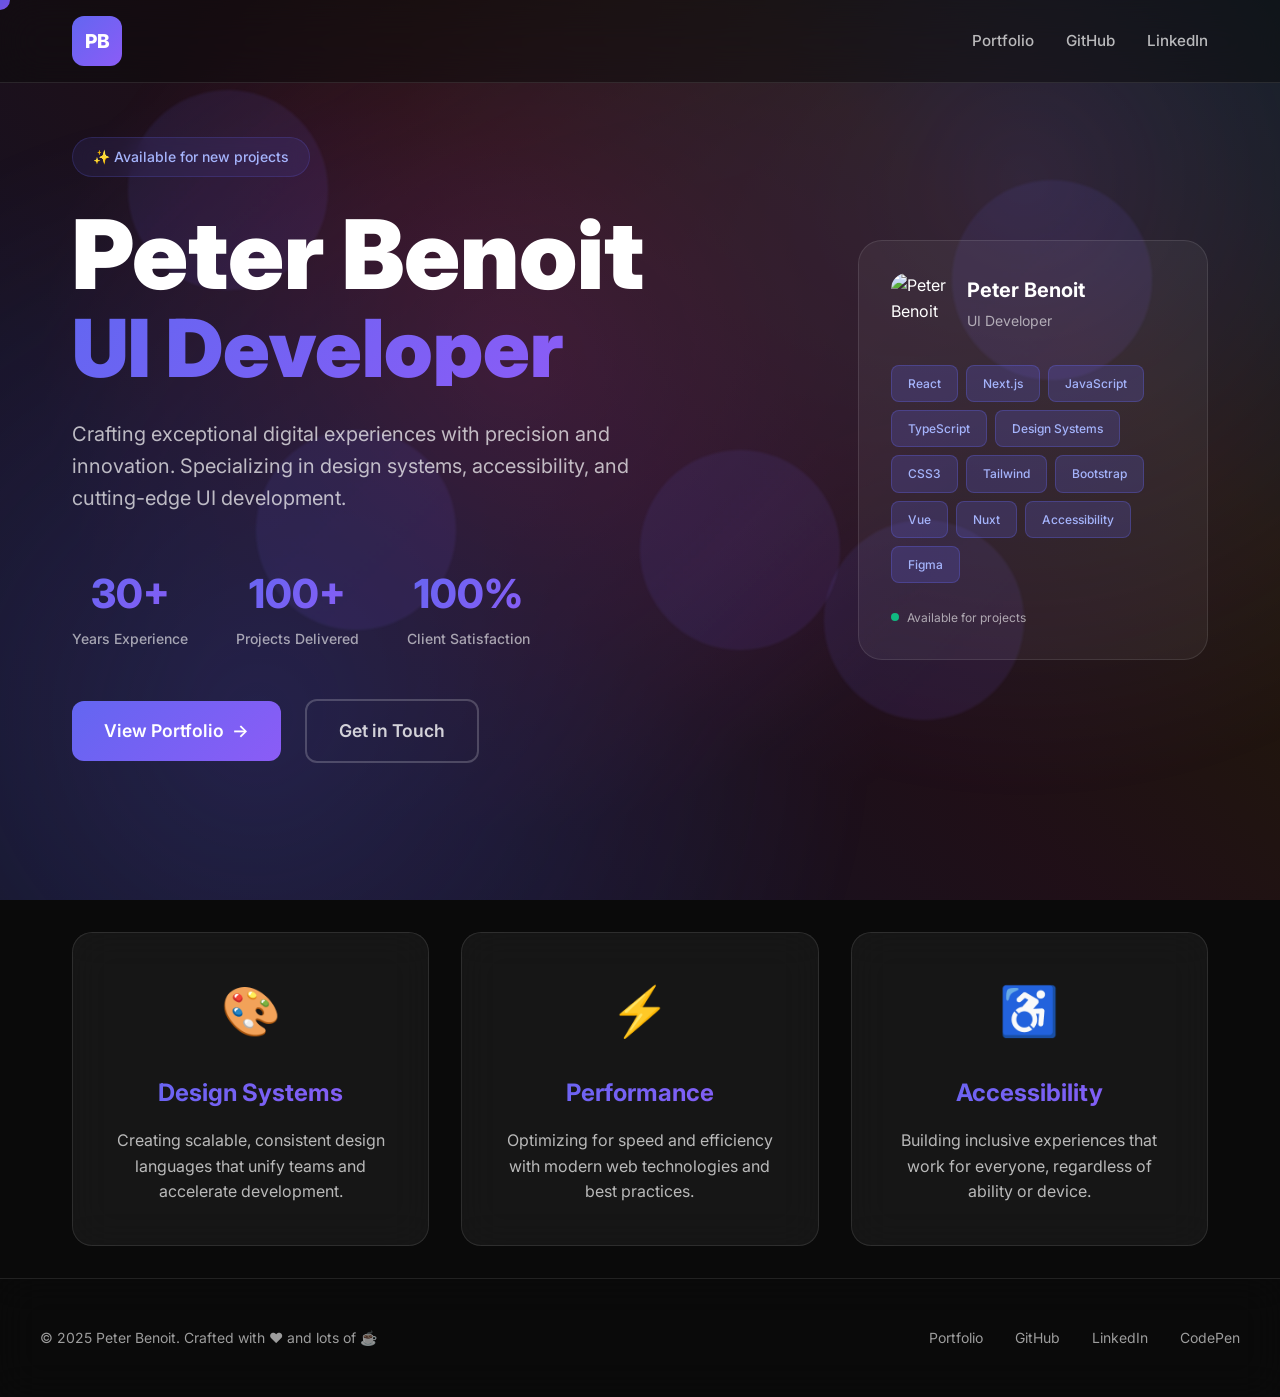
==== commit a9cf0f28: "Refactor code structure for improved readability and maintainability" ====
--- a/index.html
+++ b/index.html
@@ -17,12 +17,10 @@
         <meta name="theme-color" content="#6366f1" />
         <meta name="color-scheme" content="dark light" />
 
-        <!-- Preconnect to external domains -->
         <link rel="preconnect" href="https://fonts.googleapis.com" />
         <link rel="preconnect" href="https://fonts.gstatic.com" crossorigin />
         <link rel="preconnect" href="https://uiguy.dev" />
 
-        <!-- Favicon and PWA icons -->
         <link rel="icon" type="image/x-icon" href="https://uiguy.dev/favicon.ico" />
         <link
             rel="icon"
@@ -39,14 +37,11 @@
         <link rel="apple-touch-icon" href="https://uiguy.dev/apple-touch-icon.png" />
         <link rel="manifest" href="https://uiguy.dev/site.webmanifest" />
 
-        <!-- DNS prefetch for performance -->
         <link rel="dns-prefetch" href="//fonts.googleapis.com" />
         <link rel="dns-prefetch" href="//www.googletagmanager.com" />
 
-        <!-- Canonical URL -->
         <link rel="canonical" href="https://peterbenoit.com" />
 
-        <!-- Open Graph / Facebook -->
         <meta property="og:type" content="website" />
         <meta property="og:url" content="https://peterbenoit.com" />
         <meta property="og:title" content="Peter Benoit – UI Developer & Design Systems Engineer" />
@@ -64,7 +59,6 @@
         <meta property="og:site_name" content="Peter Benoit Portfolio" />
         <meta property="og:locale" content="en_US" />
 
-        <!-- Twitter -->
         <meta name="twitter:card" content="summary_large_image" />
         <meta name="twitter:url" content="https://peterbenoit.com" />
         <meta name="twitter:creator" content="@peterbenoit" />
@@ -83,12 +77,10 @@
             content="Peter Benoit - UI Developer & Design Systems Engineer"
         />
 
-        <!-- Additional meta tags for better SEO -->
         <meta name="format-detection" content="telephone=no" />
         <meta name="msapplication-TileColor" content="#6366f1" />
         <meta name="msapplication-config" content="https://uiguy.dev/browserconfig.xml" />
 
-        <!-- Structured Data -->
         <script type="application/ld+json">
             {
                 "@context": "https://schema.org",
@@ -125,16 +117,13 @@
             }
         </script>
 
-        <!-- Google Fonts -->
         <link
             href="https://fonts.googleapis.com/css2?family=Inter:wght@300;400;500;600;700;800;900&family=JetBrains+Mono:wght@300;400;500;600&display=swap"
             rel="stylesheet"
         />
 
-        <!-- CSS Stylesheets -->
         <link rel="stylesheet" href="style.css" />
 
-        <!-- Google Analytics -->
         <script async src="https://www.googletagmanager.com/gtag/js?id=G-QEC09BG5Z"></script>
         <script>
             window.dataLayer = window.dataLayer || [];
@@ -147,21 +136,17 @@
             });
         </script>
 
-        <!-- Performance and Security -->
         <meta http-equiv="X-Content-Type-Options" content="nosniff" />
         <meta http-equiv="X-Frame-Options" content="DENY" />
         <meta http-equiv="X-XSS-Protection" content="1; mode=block" />
         <meta http-equiv="Referrer-Policy" content="strict-origin-when-cross-origin" />
     </head>
     <body>
-        <!-- Particle Background -->
         <div id="particles-canvas"></div>
 
-        <!-- Animated Background Gradients -->
         <div class="bg-gradient"></div>
         <div class="bg-gradient-secondary"></div>
 
-        <!-- Floating Elements -->
         <div class="floating-elements">
             <div class="floating-element"></div>
             <div class="floating-element"></div>
@@ -170,9 +155,7 @@
             <div class="floating-element"></div>
         </div>
 
-        <!-- Main Content -->
         <main class="main-container">
-            <!-- Navigation -->
             <nav class="nav-container">
                 <div class="nav-content">
                     <div class="logo">
@@ -195,7 +178,6 @@
                 </div>
             </nav>
 
-            <!-- Hero Section -->
             <section class="hero-section">
                 <div class="hero-content">
                     <div class="hero-badge">
@@ -243,7 +225,6 @@
                     </div>
                 </div>
 
-                <!-- 3D Floating Card -->
                 <div class="hero-card">
                     <div class="card-content">
                         <div class="card-header">
@@ -281,7 +262,6 @@
                 </div>
             </section>
 
-            <!-- Features Section -->
             <section class="features-section">
                 <div class="features-grid">
                     <div class="feature-card">
@@ -312,7 +292,6 @@
             </section>
         </main>
 
-        <!-- Footer -->
         <footer class="footer">
             <div class="footer-content">
                 <p class="footer-text">© 2025 Peter Benoit. Crafted with ❤️ and lots of ☕</p>
@@ -325,14 +304,14 @@
             </div>
         </footer>
 
-        <!-- Cursor Follower -->
         <div class="cursor-follower"></div>
 
-        <!-- Loading Screen -->
         <div class="loading-screen">
             <div class="loading-content">
                 <div class="loading-spinner"></div>
-                <p class="loading-text">Loading all the things!</p>
+                <p class="loading-text">
+                    Loading All the Things! <img src="all-the-things.png" alt="All the things" />
+                </p>
             </div>
         </div>
 
--- a/style.css
+++ b/style.css
@@ -194,7 +194,7 @@
 	left: 0;
 	right: 0;
 	z-index: 100;
-	padding: 2rem 0;
+	padding: 1rem 0;
 	backdrop-filter: blur(20px);
 	background: rgba(10, 10, 10, 0.5);
 	border-bottom: 1px solid rgba(255, 255, 255, 0.1);
@@ -294,8 +294,8 @@
 	justify-content: space-between;
 	max-width: 1200px;
 	margin: 0 auto;
-	padding: 8rem 2rem 0 2rem;
-	gap: 4rem;
+	padding: 0 2rem 0 2rem;
+	gap: 2rem;
 }
 
 .hero-content {
@@ -695,7 +695,7 @@
 }
 
 .features-section {
-	padding: 6rem 2rem;
+	padding: 2rem;
 	max-width: 1200px;
 	margin: 0 auto;
 }
@@ -849,6 +849,18 @@
 	font-size: 1rem;
 }
 
+.loading-text img {
+	width: 24px;
+	height: 24px;
+	vertical-align: middle;
+	margin-left: 0.5rem;
+	background-color: #ffffff;
+	border-radius: 50%;
+	box-shadow: 0 0 10px rgba(99, 102, 241, 0.5);
+	animation: pulse 1.5s infinite;
+	transition: transform 0.3s ease;
+}
+
 @media (max-width: 1024px) {
 	.hero-section {
 		flex-direction: column;
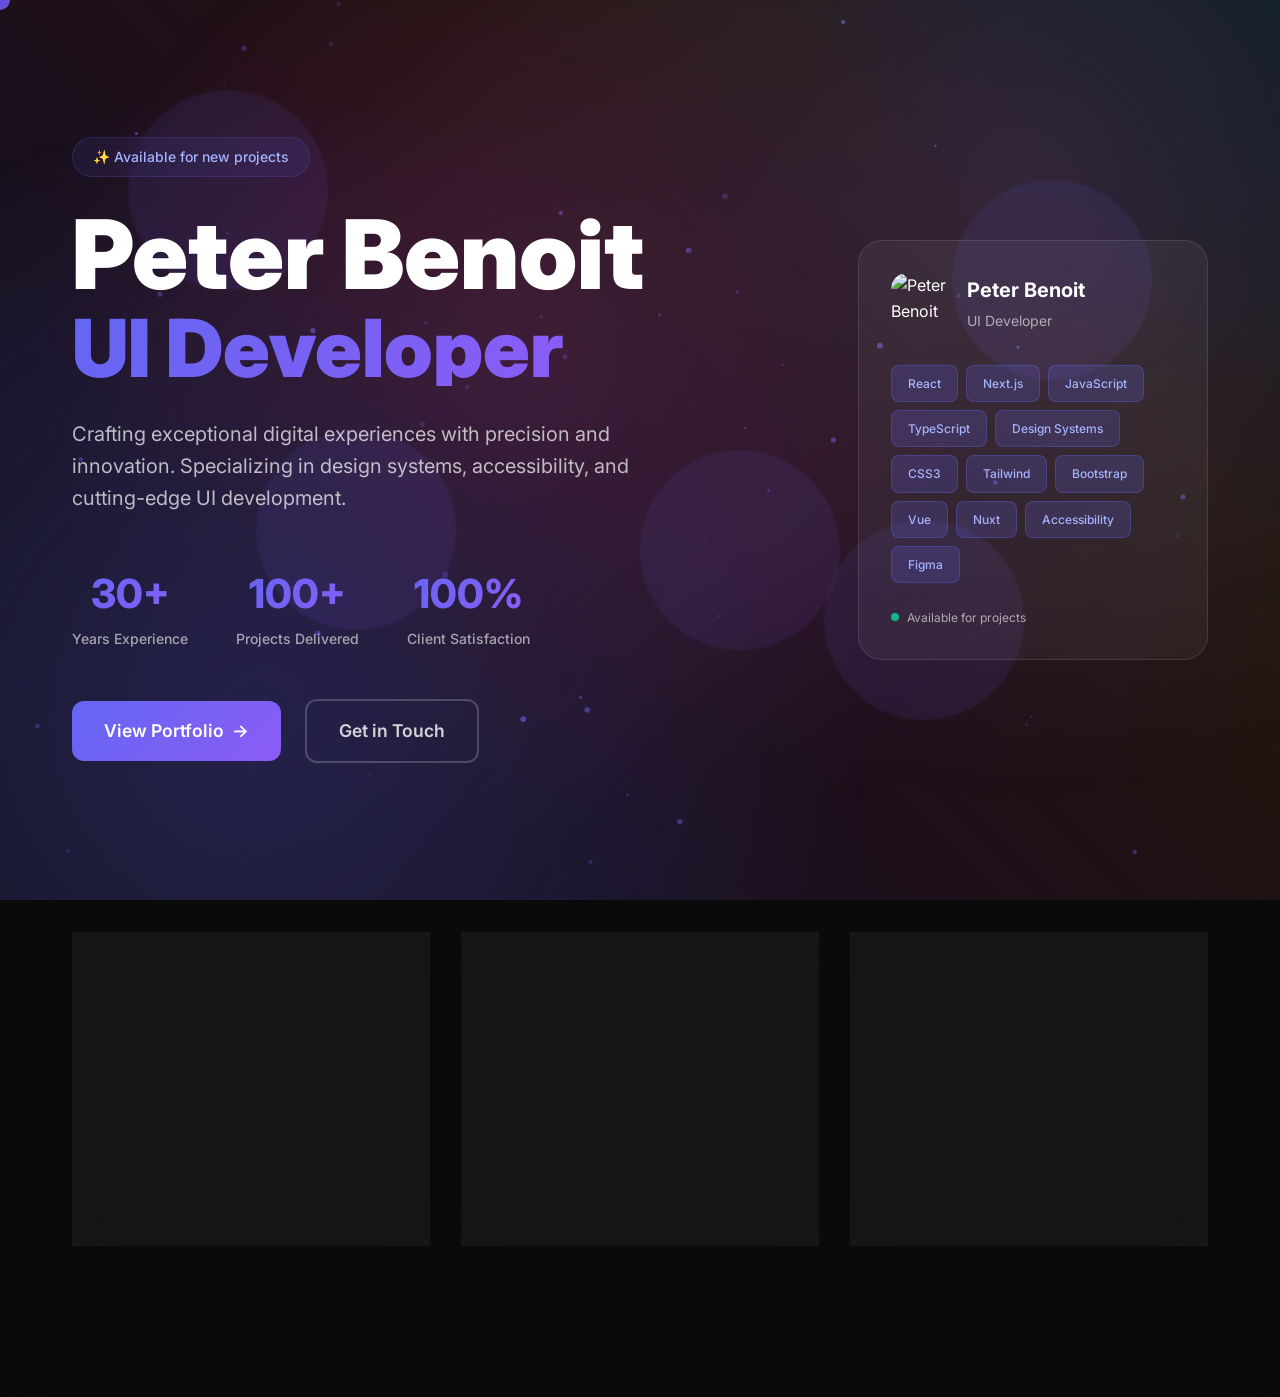
==== commit 839d208d: "Replace div with canvas for particle effects implementation" ====
--- a/index.html
+++ b/index.html
@@ -19,23 +19,23 @@
 
         <link rel="preconnect" href="https://fonts.googleapis.com" />
         <link rel="preconnect" href="https://fonts.gstatic.com" crossorigin />
-        <link rel="preconnect" href="https://uiguy.dev" />
-
-        <link rel="icon" type="image/x-icon" href="https://uiguy.dev/favicon.ico" />
+        <link rel="preconnect" href="https://peterbenoit.com" />
+
+        <link rel="icon" type="image/x-icon" href="https://peterbenoit.com/favicon.ico" />
         <link
             rel="icon"
             type="image/png"
             sizes="32x32"
-            href="https://uiguy.dev/favicon-32x32.png"
+            href="https://peterbenoit.com/favicon-32x32.png"
         />
         <link
             rel="icon"
             type="image/png"
             sizes="16x16"
-            href="https://uiguy.dev/favicon-16x16.png"
-        />
-        <link rel="apple-touch-icon" href="https://uiguy.dev/apple-touch-icon.png" />
-        <link rel="manifest" href="https://uiguy.dev/site.webmanifest" />
+            href="https://peterbenoit.com/favicon-16x16.png"
+        />
+        <link rel="apple-touch-icon" href="https://peterbenoit.com/apple-touch-icon.png" />
+        <link rel="manifest" href="https://peterbenoit.com/site.webmanifest" />
 
         <link rel="dns-prefetch" href="//fonts.googleapis.com" />
         <link rel="dns-prefetch" href="//www.googletagmanager.com" />
@@ -49,7 +49,7 @@
             property="og:description"
             content="Crafting exceptional digital experiences with precision and innovation. Explore the portfolio and projects of Peter Benoit."
         />
-        <meta property="og:image" content="https://uiguy.dev/og-image.jpg" />
+        <meta property="og:image" content="https://peterbenoit.com/og-image.jpg" />
         <meta property="og:image:width" content="1200" />
         <meta property="og:image:height" content="630" />
         <meta
@@ -69,9 +69,9 @@
         />
         <meta
             name="twitter:description"
-            content="Crafting exceptional digital experiences with precision and innovation. Visit Peter Benoit's portfolio at uiguy.dev"
-        />
-        <meta name="twitter:image" content="https://uiguy.dev/og-image.jpg" />
+            content="Crafting exceptional digital experiences with precision and innovation. Visit Peter Benoit's portfolio at uiguy.dev for active projects and tools."
+        />
+        <meta name="twitter:image" content="https://peterbenoit.com/og-image.jpg" />
         <meta
             name="twitter:image:alt"
             content="Peter Benoit - UI Developer & Design Systems Engineer"
@@ -79,7 +79,7 @@
 
         <meta name="format-detection" content="telephone=no" />
         <meta name="msapplication-TileColor" content="#6366f1" />
-        <meta name="msapplication-config" content="https://uiguy.dev/browserconfig.xml" />
+        <meta name="msapplication-config" content="https://peterbenoit.com/browserconfig.xml" />
 
         <script type="application/ld+json">
             {
@@ -137,12 +137,11 @@
         </script>
 
         <meta http-equiv="X-Content-Type-Options" content="nosniff" />
-        <meta http-equiv="X-Frame-Options" content="DENY" />
         <meta http-equiv="X-XSS-Protection" content="1; mode=block" />
         <meta http-equiv="Referrer-Policy" content="strict-origin-when-cross-origin" />
     </head>
     <body>
-        <div id="particles-canvas"></div>
+        <canvas id="particles-canvas"></canvas>
 
         <div class="bg-gradient"></div>
         <div class="bg-gradient-secondary"></div>
--- a/style.css
+++ b/style.css
@@ -198,6 +198,7 @@
 	backdrop-filter: blur(20px);
 	background: rgba(10, 10, 10, 0.5);
 	border-bottom: 1px solid rgba(255, 255, 255, 0.1);
+	display: none;
 }
 
 .nav-content {
@@ -870,7 +871,7 @@
 
 	.hero-card {
 		width: 100%;
-		max-width: 350px;
+		/* max-width: 350px; */
 	}
 
 	.hero-stats {
@@ -892,7 +893,7 @@
 	}
 
 	.features-section {
-		padding: 4rem 1rem;
+		padding: 2rem 1rem;
 	}
 
 	.features-grid {
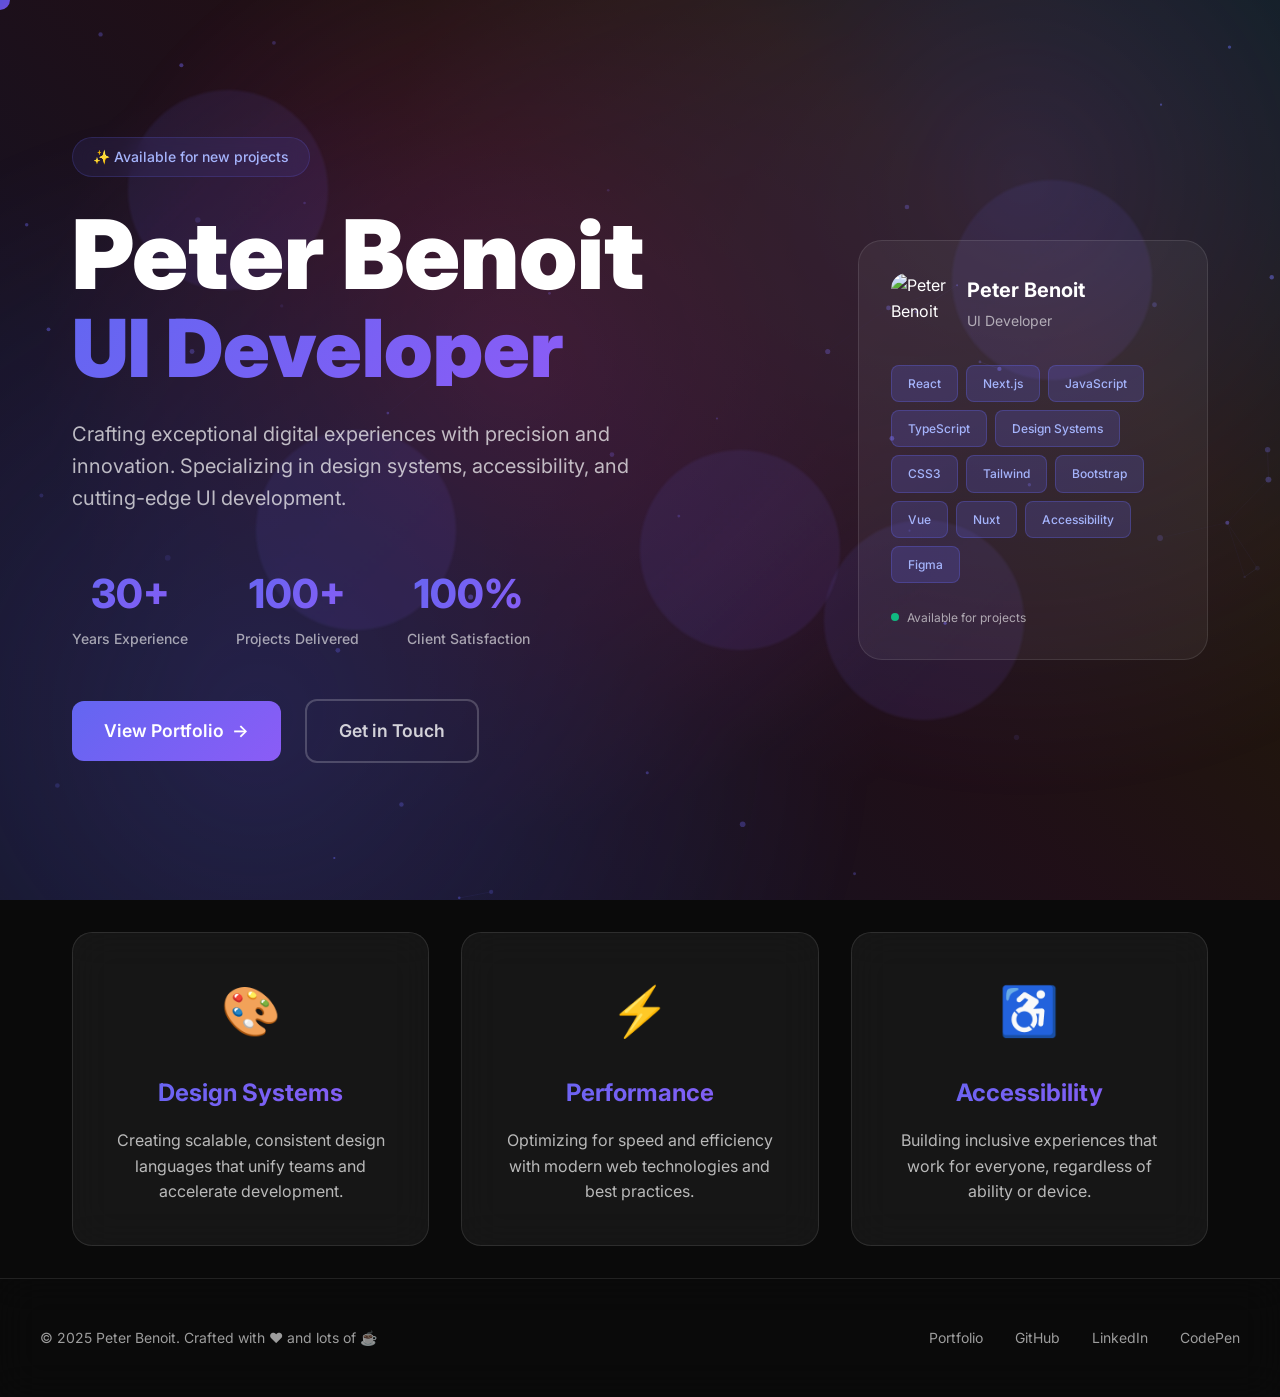
==== commit a9974823: "Update Google Tag Manager ID in index.html" ====
--- a/index.html
+++ b/index.html
@@ -124,16 +124,16 @@
 
         <link rel="stylesheet" href="style.css" />
 
-        <script async src="https://www.googletagmanager.com/gtag/js?id=G-QEC09BG5Z"></script>
+        <!-- Google tag (gtag.js) -->
+        <script async src="https://www.googletagmanager.com/gtag/js?id=G-GQEC09BG5Z"></script>
         <script>
             window.dataLayer = window.dataLayer || [];
             function gtag() {
                 dataLayer.push(arguments);
             }
             gtag('js', new Date());
-            gtag('config', 'G-QEC09BG5Z', {
-                cookie_flags: 'SameSite=None;Secure',
-            });
+
+            gtag('config', 'G-GQEC09BG5Z');
         </script>
 
         <meta http-equiv="X-Content-Type-Options" content="nosniff" />
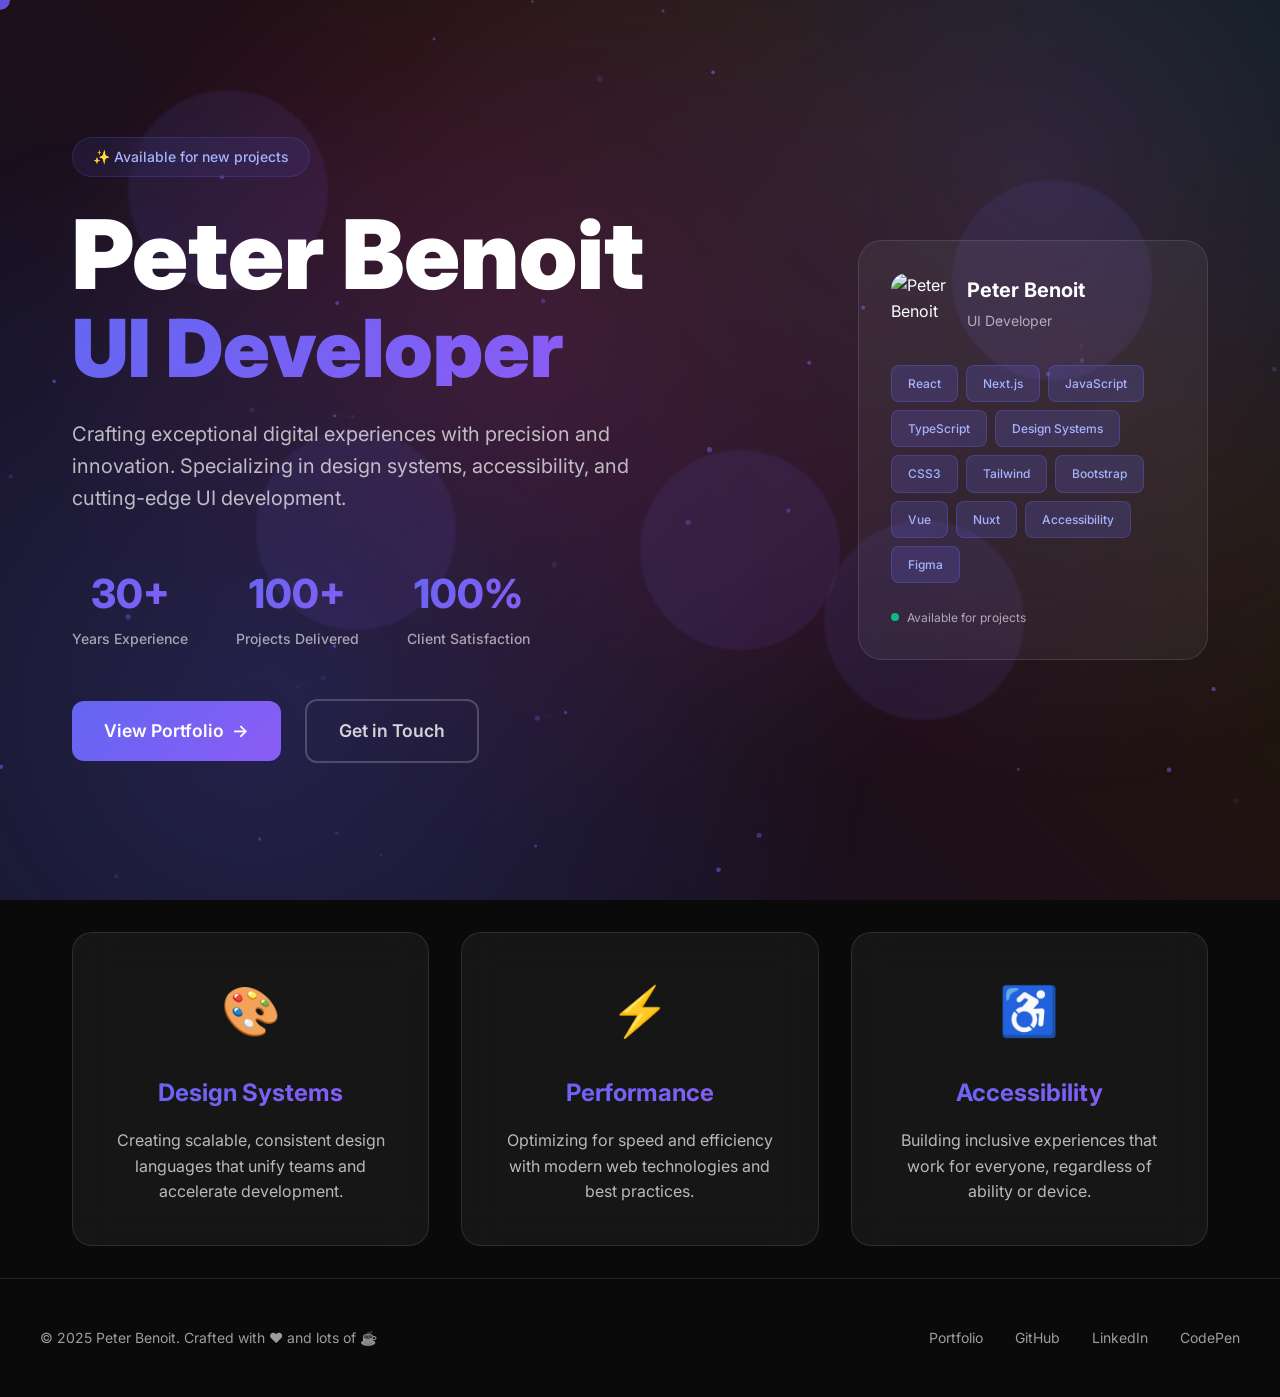
==== commit 02223c16: "Add badge.js script for tracking functionality" ====
--- a/index.html
+++ b/index.html
@@ -315,5 +315,6 @@
         </div>
 
         <script src="script.js"></script>
+        <script src="js/badge.js" data-mode="tracker"></script>
     </body>
 </html>
